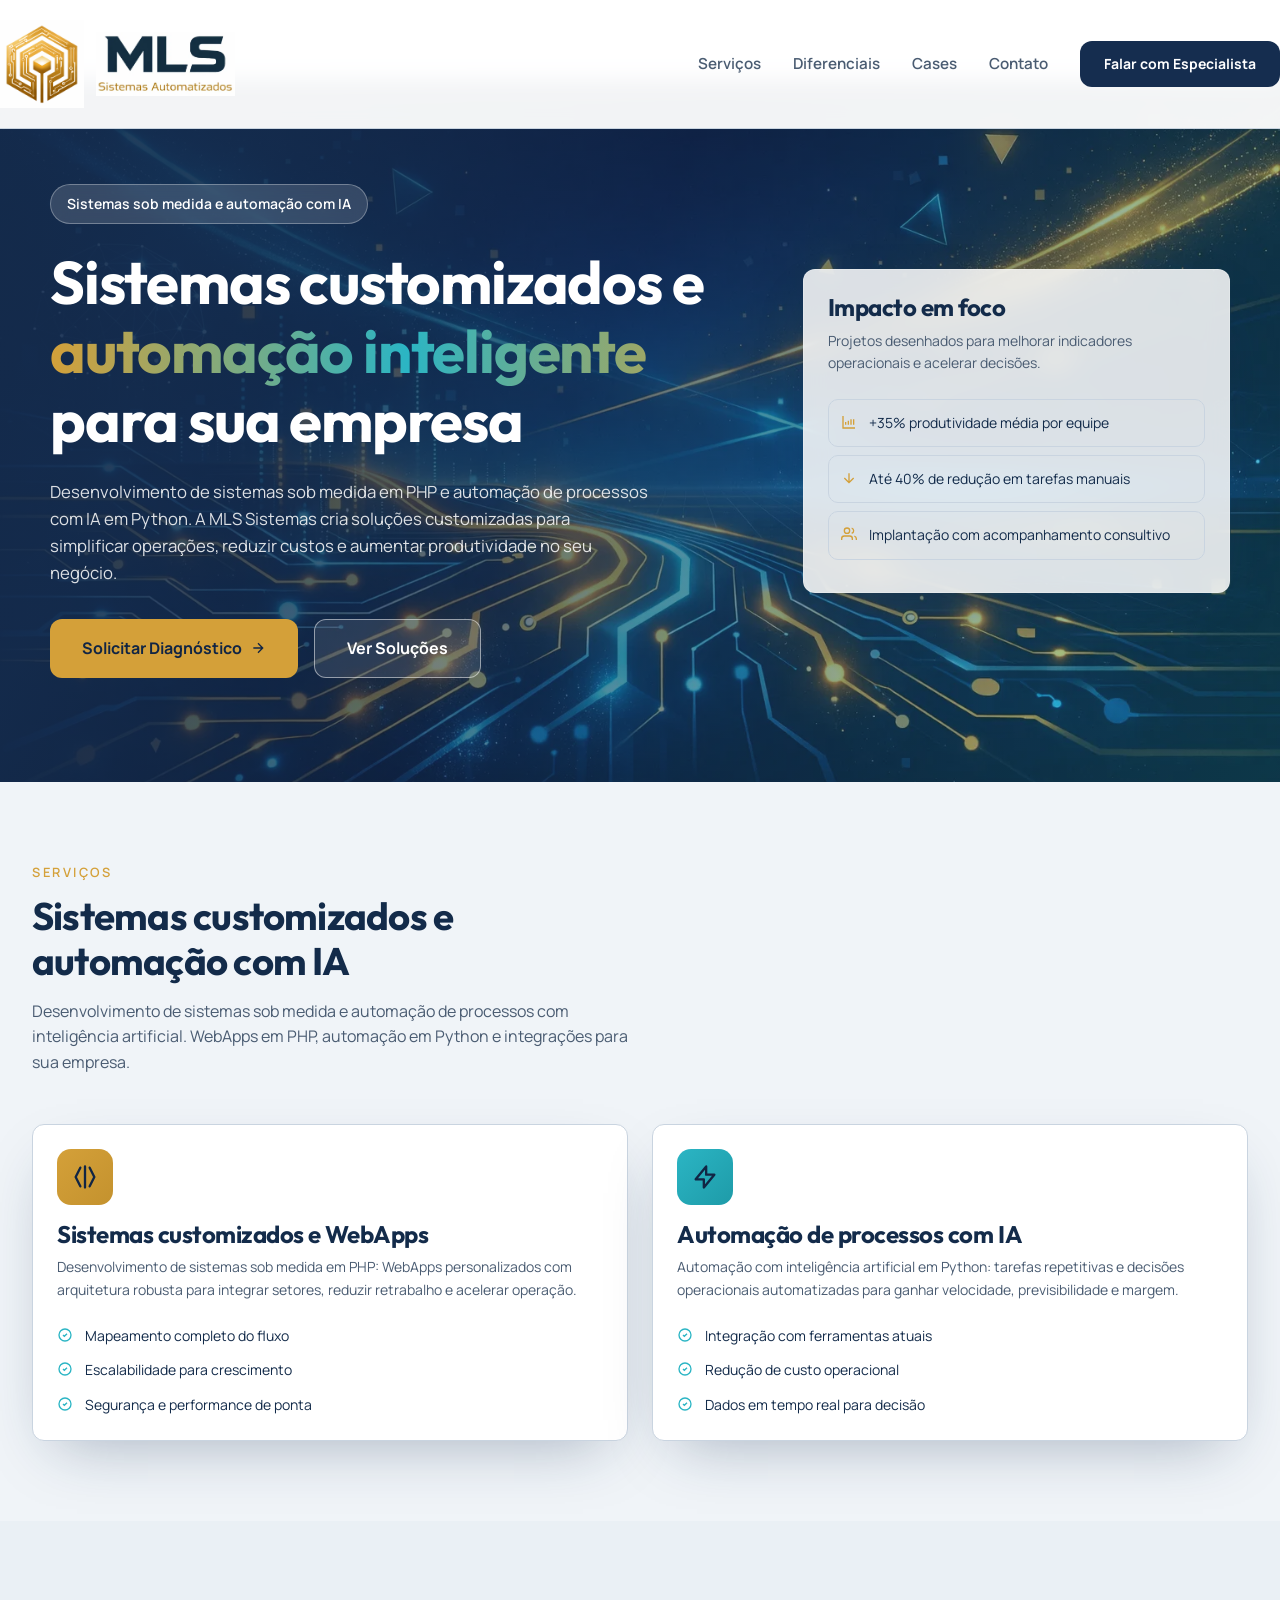
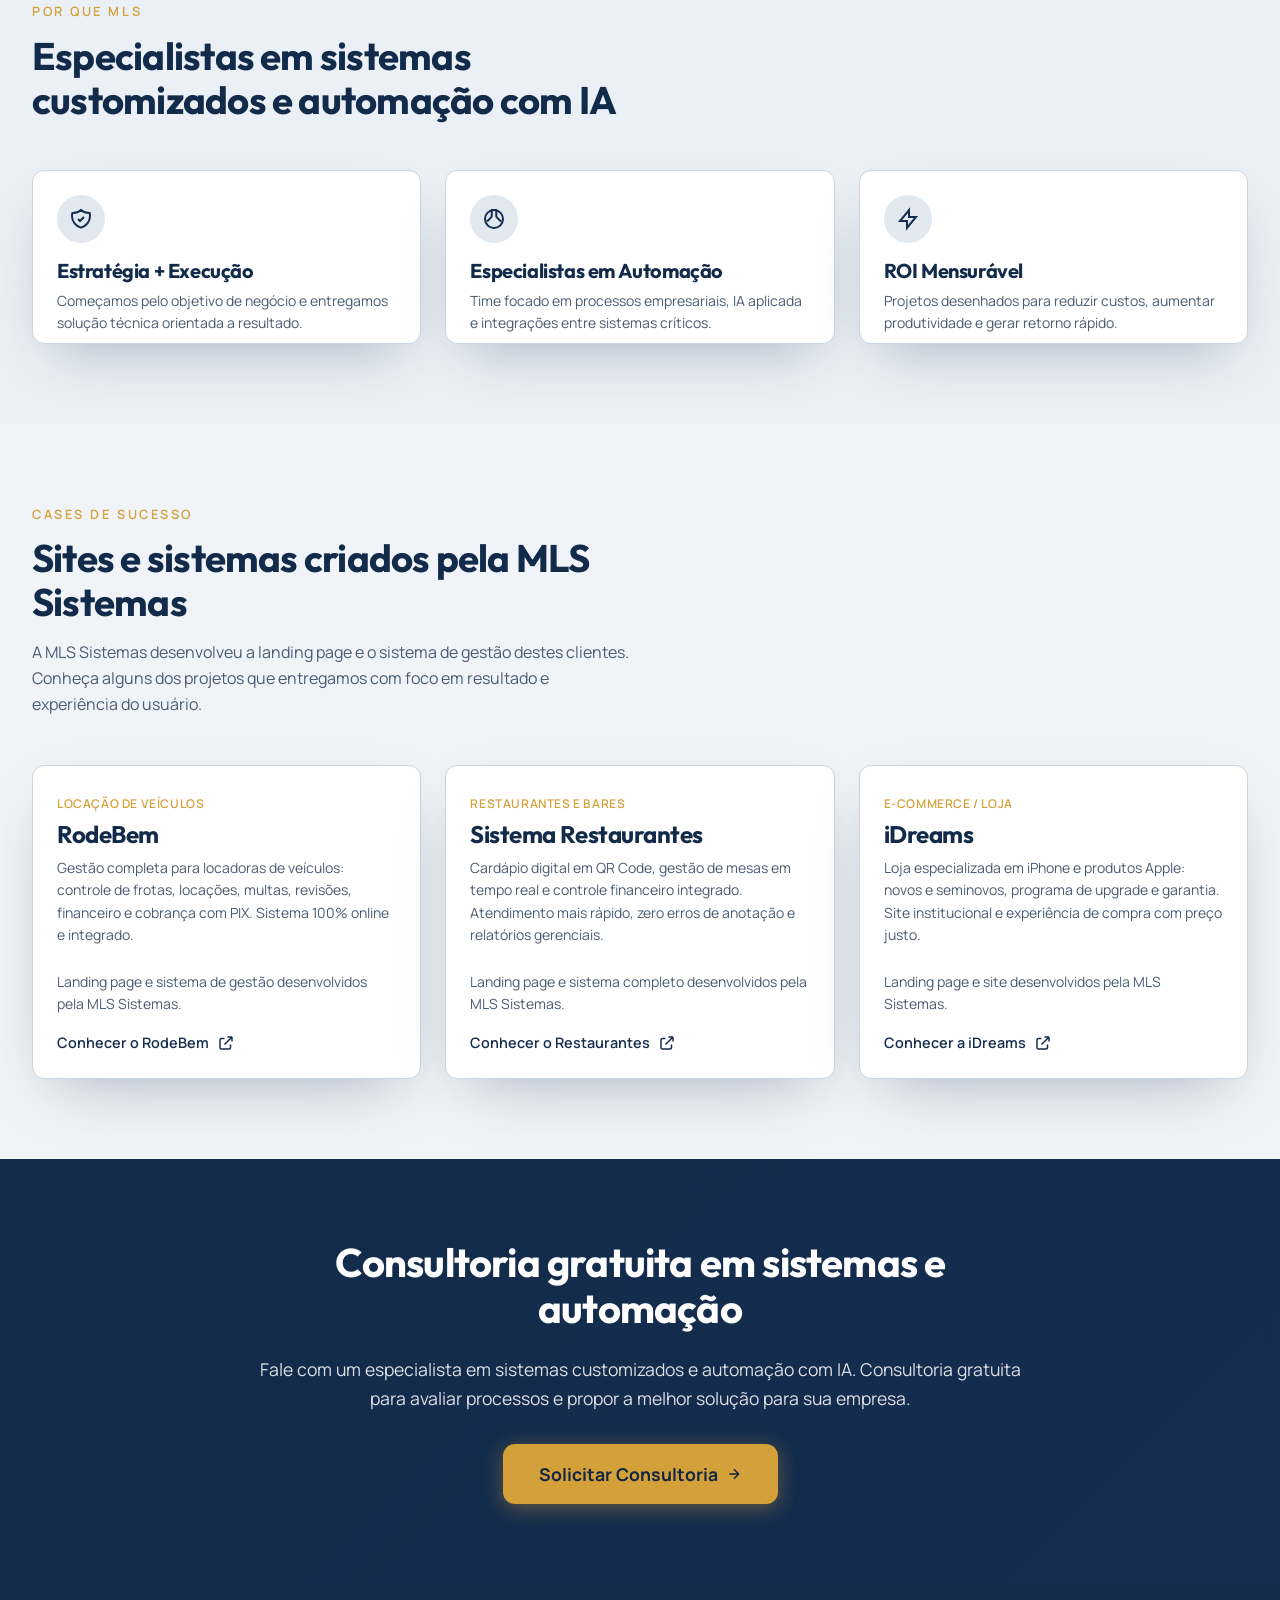
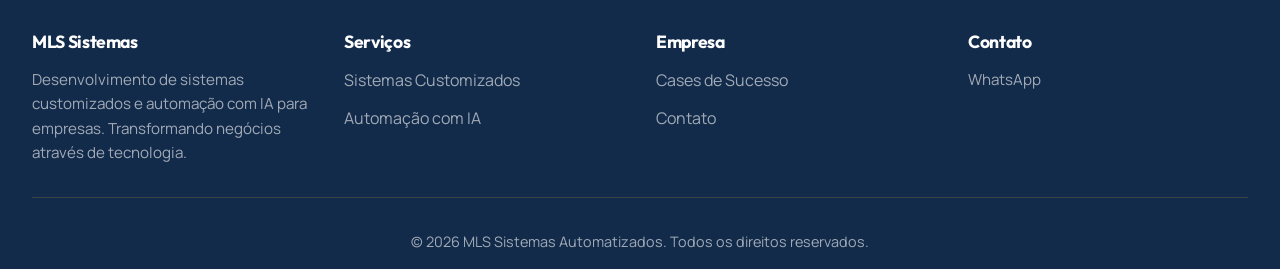
==== index.html @ da565f62 "Adiciona seção Cases de Sucesso com RodeBem, Restaurantes e iDreams Made-with: Cursor" ====
<!DOCTYPE html>
<html lang="pt-BR">
<head>
  <meta charset="UTF-8" />
  <meta name="viewport" content="width=device-width, initial-scale=1.0" />
  <title>Sistemas Customizados e Automação com IA para Empresas | MLS Sistemas</title>
  <meta name="description" content="Sistemas sob medida em PHP e automação com IA em Python. Desenvolvimento de sistemas customizados e automação de processos para sua empresa. Consultoria gratuita." />
  <meta name="keywords" content="sistemas customizados, automação com IA, automação inteligente, desenvolvimento de sistemas, sistemas sob medida, automação de processos, PHP, Python, WebApps, inteligência artificial empresas" />
  <meta name="author" content="MLS Sistemas Automatizados" />
  <meta name="robots" content="index, follow" />
  <!-- Quando publicar, adicione: <link rel="canonical" href="https://SEU-DOMINIO.com/" /> e use URLs absolutas em og:url e og:image -->
  <meta property="og:title" content="Sistemas Customizados e Automação com IA | MLS Sistemas" />
  <meta property="og:description" content="Sistemas sob medida em PHP e automação com IA. Desenvolvimento e automação de processos para empresas. Consultoria gratuita." />
  <meta property="og:type" content="website" />
  <meta property="og:image" content="assets/img/mls-sistemas-logo.png" />
  <meta property="og:locale" content="pt_BR" />
  <meta property="og:site_name" content="MLS Sistemas Automatizados" />
  <meta name="twitter:card" content="summary_large_image" />
  <meta name="twitter:title" content="Sistemas Customizados e Automação com IA | MLS Sistemas" />
  <meta name="twitter:description" content="Sistemas sob medida e automação com IA para empresas. Consultoria gratuita." />
  <link rel="icon" href="favicon.ico" />
  <link rel="preconnect" href="https://fonts.googleapis.com" />
  <link rel="preconnect" href="https://fonts.gstatic.com" crossorigin />
  <link href="https://fonts.googleapis.com/css2?family=Manrope:wght@400;500;600;700;800&family=Outfit:wght@500;600;700;800&display=swap" rel="stylesheet" />
  <style>
    *, *::before, *::after { box-sizing: border-box; margin: 0; padding: 0; }

    :root {
      --bg: #f0f4f8;
      --fg: #132b4a;
      --card: #ffffff;
      --card-fg: #132b4a;
      --primary: #152d4f;
      --primary-fg: #ffffff;
      --secondary: #d4a039;
      --secondary-fg: #112544;
      --muted: #e2e8f0;
      --muted-fg: #4a5c72;
      --accent: #2bb5c4;
      --accent-fg: #112544;
      --border: #c9d4e0;
      --gold: #d4a039;
      --cyan: #2bb5c4;
      --navy: #152d4f;
      --radius: 0.75rem;
      --shadow: 0 24px 60px -24px rgba(21,45,79,0.35);
      --font-display: 'Outfit', system-ui, sans-serif;
      --font-body: 'Manrope', system-ui, sans-serif;
    }

    html { scroll-behavior: smooth; scroll-padding-top: 6rem; }
    body { font-family: var(--font-body); background: var(--bg); color: var(--fg); -webkit-font-smoothing: antialiased; line-height: 1.6; }
    h1,h2,h3,h4,h5,h6 { font-family: var(--font-display); letter-spacing: -0.02em; line-height: 1.15; }
    a { text-decoration: none; color: inherit; }
    img { max-width: 100%; display: block; }

    .container { max-width: 1400px; margin: 0 auto; padding: 0 2rem; }

    /* NAVBAR (igual ao index.html) */
    .navbar { position: fixed; top: 0; width: 100%; background: rgba(255,255,255,0.95); backdrop-filter: blur(10px); z-index: 1000; border-bottom: 1px solid var(--border); }
    .navbar-content { display: flex; align-items: center; justify-content: space-between; padding: 0.75rem 0; }
    .navbar-brand { display: flex; align-items: center; gap: 0.75rem; text-decoration: none; color: inherit; }
    .logo-image { height: 4.5rem; width: auto; object-fit: contain; }
    .logo-texto-image { height: 3rem; width: auto; object-fit: contain; }
    .navbar-menu { display: none; gap: 2rem; }
    .nav-cta { display: none; }
    .menu-toggle { display: flex; flex-direction: column; justify-content: center; gap: 5px; width: 44px; height: 44px; padding: 10px; background: transparent; border: none; cursor: pointer; z-index: 1001; transition: all 0.2s; }
    .menu-toggle .menu-toggle-bar { display: block; width: 22px; height: 2px; background: var(--fg); border-radius: 2px; transition: all 0.2s; }
    .menu-toggle[aria-expanded="true"] .menu-toggle-bar:nth-child(1) { transform: translateY(7px) rotate(45deg); }
    .menu-toggle[aria-expanded="true"] .menu-toggle-bar:nth-child(2) { opacity: 0; }
    .menu-toggle[aria-expanded="true"] .menu-toggle-bar:nth-child(3) { transform: translateY(-7px) rotate(-45deg); }
    .menu-toggle:hover { opacity: 0.8; }
    .nav-link { font-size: 0.95rem; font-weight: 600; color: var(--muted-fg); }
    .nav-link:hover { color: var(--primary); }
    .btn { display: inline-flex; align-items: center; gap: 0.5rem; padding: 0.75rem 1.5rem; border-radius: var(--radius); font-family: var(--font-body); font-weight: 700; font-size: 0.875rem; cursor: pointer; border: none; transition: all 0.2s; }
    .btn-primary { background: var(--primary); color: var(--primary-fg); }
    .btn-primary:hover { opacity: 0.9; }
    .btn-secondary { background: var(--secondary); color: var(--secondary-fg); }
    .btn-secondary:hover { opacity: 0.9; }
    .btn-outline { background: rgba(255,255,255,0.1); color: var(--primary-fg); border: 1px solid rgba(255,255,255,0.5); }
    .btn-outline:hover { background: rgba(255,255,255,0.2); }
    .btn-lg { padding: 1rem 2rem; font-size: 1rem; }
    .btn-full { width: 100%; justify-content: center; }

    @media (min-width: 768px) {
      .menu-toggle { display: none; }
      .navbar-menu { display: flex; align-items: center; }
    }
    @media (max-width: 767px) {
      .navbar-menu { display: flex; position: fixed; top: 0; right: 0; width: min(300px, 85vw); height: 100vh; background: var(--card); flex-direction: column; justify-content: center; align-items: center; gap: 1.5rem; box-shadow: -4px 0 24px rgba(0,0,0,0.12); padding: 5rem 1.5rem 2rem; transform: translateX(100%); transition: transform 0.3s ease; z-index: 1000; }
      .navbar-menu.is-open { transform: translateX(0); }
      .navbar-menu .nav-link { font-size: 1.1rem; padding: 0.5rem 1rem; min-height: 44px; display: inline-flex; align-items: center; border-radius: 0.5rem; }
      .nav-cta { display: inline-flex; margin-top: 0.5rem; }
    }
    .nav-overlay { position: fixed; inset: 0; background: rgba(19,43,74,0.4); z-index: 999; opacity: 0; pointer-events: none; transition: opacity 0.3s ease; }
    .nav-overlay.is-visible { opacity: 1; pointer-events: auto; }
    section[id] { scroll-margin-top: 6rem; }

    /* HERO */
    .hero { position: relative; overflow: hidden; min-height: 78vh; display: flex; align-items: center; margin-top: 5rem; }
    .hero-bg { position: absolute; inset: 0; width: 100%; height: 100%; object-fit: cover; z-index: -2; }
    .hero-overlay { position: absolute; inset: 0; z-index: -1; background: linear-gradient(115deg, rgba(21,45,79,0.92) 18%, rgba(21,45,79,0.65) 45%, rgba(43,181,196,0.28) 100%); }
    .hero-grid { display: grid; grid-template-columns: 1.25fr 0.75fr; gap: 2.5rem; align-items: center; padding: 5rem 0; }
    .hero-content { color: var(--primary-fg); }
    .hero-badge { display: inline-flex; padding: 0.5rem 1rem; border-radius: 999px; border: 1px solid rgba(255,255,255,0.3); background: rgba(255,255,255,0.15); font-size: 0.875rem; font-weight: 600; backdrop-filter: blur(8px); margin-bottom: 1.5rem; }
    .hero-title { font-size: clamp(2.25rem, 5vw, 3.75rem); max-width: 720px; margin-bottom: 1.5rem; }
    .hero-title span { display: block; background: linear-gradient(90deg, var(--gold), var(--cyan), var(--gold)); -webkit-background-clip: text; -webkit-text-fill-color: transparent; background-clip: text; }
    .hero-desc { max-width: 600px; font-size: 1.05rem; color: rgba(255,255,255,0.85); margin-bottom: 2rem; }
    .hero-actions { display: flex; flex-wrap: wrap; gap: 1rem; }

    /* CARD */
    .card { background: var(--card); border: 1px solid var(--border); border-radius: var(--radius); overflow: hidden; box-shadow: var(--shadow); }
    .card-header { padding: 1.5rem 1.5rem 0.5rem; }
    .card-title { font-size: 1.5rem; margin-bottom: 0.5rem; }
    .card-desc { color: var(--muted-fg); font-size: 0.875rem; }
    .card-body { padding: 1rem 1.5rem 1.5rem; }

    .hero-card { background: rgba(255,255,255,0.85); backdrop-filter: blur(12px); border: 1px solid rgba(255,255,255,0.2); }
    .impact-item { display: flex; align-items: flex-start; gap: 0.75rem; padding: 0.75rem; border: 1px solid var(--border); border-radius: calc(var(--radius) - 2px); font-size: 0.875rem; margin-bottom: 0.5rem; }
    .impact-item svg { flex-shrink: 0; color: var(--gold); margin-top: 2px; }

    /* SECTIONS */
    .section { padding: 5rem 0; }
    .section-alt { background: rgba(226,232,240,0.4); }
    .section-label { font-size: 0.8rem; font-weight: 600; text-transform: uppercase; letter-spacing: 0.2em; color: var(--gold); margin-bottom: 0.75rem; }
    .section-title { font-size: clamp(1.75rem, 3vw, 2.5rem); max-width: 600px; margin-bottom: 1rem; }
    .section-desc { color: var(--muted-fg); max-width: 600px; }
    .section-header { margin-bottom: 3rem; }

    /* SERVICES */
    .services-grid { display: grid; grid-template-columns: repeat(2, 1fr); gap: 1.5rem; }
    .service-card .card-title { font-size: 1.5rem; }
    .service-list { list-style: none; display: flex; flex-direction: column; gap: 0.75rem; font-size: 0.875rem; }
    .service-list li { display: flex; align-items: flex-start; gap: 0.75rem; }
    .service-list svg { flex-shrink: 0; color: var(--cyan); margin-top: 2px; }

    /* DIFFERENTIATORS */
    .diff-grid { display: grid; grid-template-columns: repeat(3, 1fr); gap: 1.5rem; }
    .diff-icon { width: 48px; height: 48px; border-radius: 50%; background: var(--muted); display: flex; align-items: center; justify-content: center; margin-bottom: 1rem; color: var(--navy); }

    /* CASES */
    .cases-grid { display: grid; grid-template-columns: repeat(3, 1fr); gap: 1.5rem; }
    .case-card { display: flex; flex-direction: column; height: 100%; }
    .case-card .card-body { flex: 1; display: flex; flex-direction: column; }
    .case-card .case-link { display: inline-flex; align-items: center; gap: 0.5rem; margin-top: auto; font-weight: 600; color: var(--primary); font-size: 0.9rem; }
    .case-card .case-link:hover { color: var(--accent); }
    .case-card .case-link svg { width: 18px; height: 18px; }
    .case-badge { display: inline-block; font-size: 0.75rem; font-weight: 600; text-transform: uppercase; letter-spacing: 0.05em; color: var(--gold); margin-bottom: 0.5rem; }

    @media (max-width: 1024px) {
      .cases-grid { grid-template-columns: 1fr; }
    }

    /* CONTACT */
    .contact-grid { display: grid; grid-template-columns: 1fr 1.1fr; gap: 2rem; }
    .contact-info { display: flex; flex-direction: column; gap: 0.75rem; font-size: 0.875rem; margin-bottom: 1.5rem; }
    .contact-info p { display: flex; align-items: center; gap: 0.5rem; }
    .contact-info svg { color: var(--gold); flex-shrink: 0; }

    .form-grid { display: grid; grid-template-columns: 1fr 1fr; gap: 1rem; }
    .form-group { display: flex; flex-direction: column; gap: 0.375rem; }
    .form-group.full { grid-column: span 2; }
    .form-label { font-size: 0.875rem; font-weight: 500; }
    .form-input, .form-textarea { padding: 0.625rem 0.875rem; border: 1px solid var(--border); border-radius: calc(var(--radius) - 2px); font-family: var(--font-body); font-size: 0.875rem; background: var(--bg); color: var(--fg); outline: none; transition: border-color 0.2s; }
    .form-input:focus, .form-textarea:focus { border-color: var(--primary); }
    .form-textarea { min-height: 80px; resize: vertical; }
    .form-submit { grid-column: span 2; margin-top: 0.5rem; }

    /* CTA Section */
    .cta { background: linear-gradient(135deg, var(--fg) 0%, var(--navy) 100%); color: white; padding: 5rem 0; }
    .cta-content { text-align: center; max-width: 800px; margin: 0 auto; }
    .cta-content h2 { font-size: 2.5rem; margin-bottom: 1.5rem; color: white; }
    .cta-content p { font-size: 1.1rem; margin-bottom: 2rem; color: rgba(255,255,255,0.85); }
    .cta-buttons { display: flex; flex-wrap: wrap; gap: 1rem; justify-content: center; }
    .cta-buttons .btn {
      background: var(--secondary);
      color: var(--secondary-fg);
      padding: 1rem 2.25rem;
      font-size: 1.1rem;
      font-weight: 700;
      box-shadow: 0 4px 20px rgba(212, 160, 57, 0.4);
      border: none;
      transition: background 0.2s, box-shadow 0.2s, transform 0.2s;
    }
    .cta-buttons .btn:hover {
      background: #e0a82e;
      box-shadow: 0 6px 28px rgba(212, 160, 57, 0.5);
      transform: translateY(-2px);
    }
    @media (max-width: 768px) {
      .cta-content h2 { font-size: 2rem; }
      .cta-buttons .btn { width: 100%; justify-content: center; }
    }
    /* Footer */
    .footer { background: var(--fg); color: white; padding: 3rem 0 1rem; }
    .footer-grid { display: grid; grid-template-columns: repeat(auto-fit, minmax(200px, 1fr)); gap: 2rem; margin-bottom: 2rem; }
    .footer-column h4 { font-size: 1.1rem; margin-bottom: 1rem; color: white; }
    .footer-column p { color: rgba(255,255,255,0.6); font-size: 0.95rem; line-height: 1.6; }
    .footer-column ul { list-style: none; }
    .footer-column ul li { margin-bottom: 0.75rem; }
    .footer-column a { color: rgba(255,255,255,0.6); }
    .footer-column a:hover { color: var(--secondary); }
    .footer-bottom { border-top: 1px solid rgba(212,175,55,0.2); padding-top: 2rem; text-align: center; color: rgba(255,255,255,0.6); font-size: 0.9rem; }

    /* SVG inline icons */
    .icon { width: 16px; height: 16px; display: inline-block; vertical-align: middle; flex-shrink: 0; }
    .icon-lg { width: 24px; height: 24px; }
    .icon-xl { width: 48px; height: 48px; }

    /* Ícone destaque nos cards de serviço */
    .service-icon-wrap { width: 56px; height: 56px; border-radius: 14px; display: flex; align-items: center; justify-content: center; margin-bottom: 1rem; }
    .service-card:nth-child(1) .service-icon-wrap { background: linear-gradient(135deg, var(--secondary) 0%, #c4922e 100%); color: var(--secondary-fg); }
    .service-card:nth-child(2) .service-icon-wrap { background: linear-gradient(135deg, var(--accent) 0%, #1e9ba8 100%); color: var(--accent-fg); }
    .service-icon-wrap .icon-xl { width: 28px; height: 28px; }

    /* Animações – movimento visível em todo o site */
    @keyframes iconFloat {
      0%, 100% { transform: translateY(0); }
      50% { transform: translateY(-12px); }
    }
    @keyframes iconPulse {
      0%, 100% { opacity: 1; transform: scale(1); }
      50% { opacity: 0.9; transform: scale(1.18); }
    }
    @keyframes badgeGlow {
      0%, 100% { box-shadow: 0 0 0 0 rgba(255,255,255,0.2); }
      50% { box-shadow: 0 0 20px 4px rgba(255,255,255,0.25); }
    }
    @keyframes cardFloat {
      0%, 100% { transform: translateY(0); }
      50% { transform: translateY(-8px); }
    }
    @keyframes ctaButtonPulse {
      0%, 100% { box-shadow: 0 4px 20px rgba(212, 160, 57, 0.4); }
      50% { box-shadow: 0 6px 28px rgba(212, 160, 57, 0.55); }
    }
    /* Hero: badge e card com movimento */
    .hero-badge { animation: badgeGlow 3s ease-in-out infinite; }
    .hero-card { animation: cardFloat 5s ease-in-out infinite; }
    /* Ícones dos diferenciais – flutuação bem visível */
    .diff-icon { animation: iconFloat 2.8s ease-in-out infinite; }
    .diff-icon:hover { animation: iconPulse 0.8s ease-in-out 3; }
    /* Ícones dos serviços – flutuação */
    .service-icon-wrap { animation: iconFloat 3.2s ease-in-out infinite; }
    .service-card:nth-child(2) .service-icon-wrap { animation-delay: 0.6s; }
    .service-card:hover .service-icon-wrap { animation: iconPulse 1s ease-in-out 2; }
    /* Itens de impacto no hero – pulso em sequência */
    .impact-item svg { animation: iconPulse 2.2s ease-in-out infinite; }
    .impact-item:nth-child(1) svg { animation-delay: 0s; }
    .impact-item:nth-child(2) svg { animation-delay: 0.35s; }
    .impact-item:nth-child(3) svg { animation-delay: 0.7s; }
    /* Cards de serviço, diferenciais e cases – levantam no hover */
    .service-card, .diff-grid .card, .case-card { transition: transform 0.35s ease, box-shadow 0.35s ease; }
    .service-card:hover, .diff-grid .card:hover, .case-card:hover { transform: translateY(-10px); box-shadow: 0 20px 40px -15px rgba(21,45,79,0.25); }
    /* Lista de serviços – ícone cresce no hover */
    .service-list svg { transition: transform 0.3s ease; }
    .service-list li:hover svg { transform: scale(1.25); }
    /* Botão CTA – seta se move e botão pulsa levemente */
    .cta-buttons .btn { animation: ctaButtonPulse 2.5s ease-in-out infinite; }
    .icon-arrow-cta { transition: transform 0.3s ease; }
    .cta-buttons .btn:hover .icon-arrow-cta { transform: translateX(6px); }
    .cta-buttons .btn:hover { animation: none; }
    /* Botões do hero – leve movimento no hover */
    .hero-actions .btn { transition: transform 0.25s ease; }
    .hero-actions .btn:hover { transform: translateY(-3px); }
    @media (prefers-reduced-motion: reduce) {
      .hero-badge, .hero-card, .diff-icon, .service-icon-wrap, .impact-item svg, .cta-buttons .btn { animation: none; }
      .service-card:hover .service-icon-wrap { animation: none; }
    }

    /* RESPONSIVE */
    @media (min-width: 640px) {
      .logo-image { height: 5rem; }
      .logo-texto-image { height: 3.5rem; }
    }
    @media (min-width: 1024px) {
      .navbar-content { padding: 1.25rem 0; }
      .logo-image { height: 5.5rem; }
      .logo-texto-image { height: 4rem; }
    }
    @media (max-width: 1024px) {
      .hero-grid { grid-template-columns: 1fr; }
      .hero-card-wrap { display: none; }
      .services-grid { grid-template-columns: 1fr; }
      .diff-grid { grid-template-columns: 1fr 1fr; }
      .contact-grid { grid-template-columns: 1fr; }
    }
    @media (max-width: 768px) {
      .diff-grid { grid-template-columns: 1fr; }
      .form-grid { grid-template-columns: 1fr; }
      .form-group.full, .form-submit { grid-column: span 1; }
      .footer-inner { flex-direction: column; gap: 1rem; text-align: center; }
      .container { padding: 0 1.25rem; }
    }
  </style>
  <script type="application/ld+json">
  {
    "@context": "https://schema.org",
    "@type": "Organization",
    "name": "MLS Sistemas Automatizados",
    "url": "https://mlssistemas.com.br",
    "logo": "https://mlssistemas.com.br/assets/img/mls-sistemas-logo.png",
    "description": "Desenvolvimento de sistemas customizados e automação com inteligência artificial para empresas.",
    "contactPoint": {
      "@type": "ContactPoint",
      "telephone": "+55-11-99362-1054",
      "contactType": "customer service",
      "areaServed": "BR",
      "availableLanguage": "Portuguese",
      "contactOption": "WhatsApp"
    },
    "sameAs": []
  }
  </script>
  <script type="application/ld+json">
  {
    "@context": "https://schema.org",
    "@type": "ProfessionalService",
    "name": "MLS Sistemas Automatizados",
    "description": "Sistemas customizados em PHP e automação com IA em Python para empresas. Desenvolvimento de WebApps sob medida e automação de processos.",
    "url": "https://mlssistemas.com.br",
    "serviceType": ["Sistemas Customizados", "Automação com IA", "Desenvolvimento de Software"],
    "areaServed": { "@type": "Country", "name": "Brasil" }
  }
  </script>
</head>
<body>

  <!-- NAVBAR (igual ao index.html) -->
  <nav class="navbar" aria-label="Navegação principal">
    <div class="container navbar-content">
      <a href="#inicio" class="navbar-brand" aria-label="MLS Sistemas - Página inicial">
        <img src="assets/img/mls-sistemas-logo.png" alt="Logo MLS Sistemas - Sistemas customizados e automação com IA" class="logo-image" />
        <img src="assets/img/mls-sistemas-texto.png" alt="MLS Sistemas Automatizados" class="logo-texto-image" />
      </a>
      <button type="button" class="menu-toggle" aria-label="Abrir menu" aria-expanded="false" aria-controls="navbar-menu">
        <span class="menu-toggle-bar"></span>
        <span class="menu-toggle-bar"></span>
        <span class="menu-toggle-bar"></span>
      </button>
      <div id="navbar-menu" class="navbar-menu" role="navigation" aria-label="Menu de navegação">
        <a href="#servicos" class="nav-link">Serviços</a>
        <a href="#diferenciais" class="nav-link">Diferenciais</a>
        <a href="#cases" class="nav-link">Cases</a>
        <a href="#contato" class="nav-link">Contato</a>
        <a href="https://wa.me/5511993621054?text=Quero%20falar%20com%20um%20especialista%20da%20MLS%20Sistemas" target="_blank" rel="noopener noreferrer" class="btn btn-primary btn-sm nav-cta">Falar com Especialista</a>
      </div>
    </div>
  </nav>

  <main id="main-content" role="main">
    <!-- HERO -->
    <section id="inicio" class="hero">
      <img src="assets/img/mls-hero-bg.webp" alt="Sistemas customizados e automação com inteligência artificial para empresas" class="hero-bg" loading="eager" />
      <div class="hero-overlay" aria-hidden="true"></div>
      <div class="container hero-grid">
        <div class="hero-content">
          <p class="hero-badge">Sistemas sob medida e automação com IA</p>
          <h1 class="hero-title">
            Sistemas customizados e
            <span>automação inteligente</span> para sua empresa
          </h1>
          <p class="hero-desc">
            Desenvolvimento de sistemas sob medida em PHP e automação de processos com IA em Python. A MLS Sistemas cria soluções customizadas para simplificar operações, reduzir custos e aumentar produtividade no seu negócio.
          </p>
          <div class="hero-actions">
            <a href="https://wa.me/5511993621054?text=Quero%20falar%20com%20um%20especialista%20da%20MLS%20Sistemas" target="_blank" rel="noreferrer" class="btn btn-secondary btn-lg">
              Solicitar Diagnóstico
              <svg class="icon" fill="none" stroke="currentColor" stroke-width="2" viewBox="0 0 24 24"><path d="M5 12h14M12 5l7 7-7 7"/></svg>
            </a>
            <a href="#servicos" class="btn btn-outline btn-lg">Ver Soluções</a>
          </div>
        </div>
        <div class="hero-card-wrap">
          <div class="card hero-card">
            <div class="card-header">
              <h2 class="card-title">Impacto em foco</h2>
              <p class="card-desc">Projetos desenhados para melhorar indicadores operacionais e acelerar decisões.</p>
            </div>
            <div class="card-body">
              <div class="impact-item">
                <svg class="icon" fill="none" stroke="currentColor" stroke-width="2" viewBox="0 0 24 24" aria-hidden="true"><path d="M3 3v18h18M7 16v-4M11 16v-6M15 16v-8M19 16V8"/></svg>
                <span>+35% produtividade média por equipe</span>
              </div>
              <div class="impact-item">
                <svg class="icon" fill="none" stroke="currentColor" stroke-width="2" viewBox="0 0 24 24" aria-hidden="true"><path d="M12 5v14M19 12l-7 7-7-7"/></svg>
                <span>Até 40% de redução em tarefas manuais</span>
              </div>
              <div class="impact-item">
                <svg class="icon" fill="none" stroke="currentColor" stroke-width="2" viewBox="0 0 24 24" aria-hidden="true"><path d="M17 21v-2a4 4 0 00-4-4H5a4 4 0 00-4 4v2M9 11a4 4 0 100-8 4 4 0 000 8zM23 21v-2a4 4 0 00-3-3.87M16 3.13a4 4 0 010 7.75"/></svg>
                <span>Implantação com acompanhamento consultivo</span>
              </div>
            </div>
          </div>
        </div>
      </div>
    </section>

    <!-- SERVIÇOS -->
    <section id="servicos" class="section">
      <div class="container">
        <div class="section-header">
          <p class="section-label">Serviços</p>
          <h2 class="section-title">Sistemas customizados e automação com IA</h2>
          <p class="section-desc">Desenvolvimento de sistemas sob medida e automação de processos com inteligência artificial. WebApps em PHP, automação em Python e integrações para sua empresa.</p>
        </div>
        <div class="services-grid">
          <!-- Service 1 -->
          <div class="card service-card">
            <div class="card-header">
              <div class="service-icon-wrap" aria-hidden="true">
                <svg class="icon-xl" fill="none" stroke="currentColor" stroke-width="2" stroke-linecap="round" stroke-linejoin="round" viewBox="0 0 24 24"><path d="M8 4l-4 8 4 8M16 4l4 8-4 8M12 3v18"/></svg>
              </div>
              <h3 class="card-title">Sistemas customizados e WebApps</h3>
              <p class="card-desc">Desenvolvimento de sistemas sob medida em PHP: WebApps personalizados com arquitetura robusta para integrar setores, reduzir retrabalho e acelerar operação.</p>
            </div>
            <div class="card-body">
              <ul class="service-list">
                <li>
                  <svg class="icon" fill="none" stroke="currentColor" stroke-width="2" viewBox="0 0 24 24"><path d="M9 12l2 2 4-4m6 2a9 9 0 11-18 0 9 9 0 0118 0z"/></svg>
                  <span>Mapeamento completo do fluxo</span>
                </li>
                <li>
                  <svg class="icon" fill="none" stroke="currentColor" stroke-width="2" viewBox="0 0 24 24"><path d="M9 12l2 2 4-4m6 2a9 9 0 11-18 0 9 9 0 0118 0z"/></svg>
                  <span>Escalabilidade para crescimento</span>
                </li>
                <li>
                  <svg class="icon" fill="none" stroke="currentColor" stroke-width="2" viewBox="0 0 24 24"><path d="M9 12l2 2 4-4m6 2a9 9 0 11-18 0 9 9 0 0118 0z"/></svg>
                  <span>Segurança e performance de ponta</span>
                </li>
              </ul>
            </div>
          </div>
          <!-- Service 2 -->
          <div class="card service-card">
            <div class="card-header">
              <div class="service-icon-wrap" aria-hidden="true">
                <svg class="icon-xl" fill="none" stroke="currentColor" stroke-width="2" stroke-linecap="round" stroke-linejoin="round" viewBox="0 0 24 24"><path d="M13 10V3L4 14h7v7l9-11h-7z"/></svg>
              </div>
              <h3 class="card-title">Automação de processos com IA</h3>
              <p class="card-desc">Automação com inteligência artificial em Python: tarefas repetitivas e decisões operacionais automatizadas para ganhar velocidade, previsibilidade e margem.</p>
            </div>
            <div class="card-body">
              <ul class="service-list">
                <li>
                  <svg class="icon" fill="none" stroke="currentColor" stroke-width="2" viewBox="0 0 24 24"><path d="M9 12l2 2 4-4m6 2a9 9 0 11-18 0 9 9 0 0118 0z"/></svg>
                  <span>Integração com ferramentas atuais</span>
                </li>
                <li>
                  <svg class="icon" fill="none" stroke="currentColor" stroke-width="2" viewBox="0 0 24 24"><path d="M9 12l2 2 4-4m6 2a9 9 0 11-18 0 9 9 0 0118 0z"/></svg>
                  <span>Redução de custo operacional</span>
                </li>
                <li>
                  <svg class="icon" fill="none" stroke="currentColor" stroke-width="2" viewBox="0 0 24 24"><path d="M9 12l2 2 4-4m6 2a9 9 0 11-18 0 9 9 0 0118 0z"/></svg>
                  <span>Dados em tempo real para decisão</span>
                </li>
              </ul>
            </div>
          </div>
        </div>
      </div>
    </section>

    <!-- DIFERENCIAIS -->
    <section id="diferenciais" class="section section-alt">
      <div class="container">
        <div class="section-header">
          <p class="section-label">Por que MLS</p>
          <h2 class="section-title">Especialistas em sistemas customizados e automação com IA</h2>
        </div>
        <div class="diff-grid">
          <div class="card">
            <div class="card-header">
              <div class="diff-icon">
                <svg class="icon-lg" fill="none" stroke="currentColor" stroke-width="2" viewBox="0 0 24 24"><path d="M9 12l2 2 4-4m5.618-4.016A11.955 11.955 0 0112 2.944a11.955 11.955 0 01-8.618 3.04A12.02 12.02 0 003 9c0 5.591 3.824 10.29 9 11.622 5.176-1.332 9-6.03 9-11.622 0-1.042-.133-2.052-.382-3.016z"/></svg>
              </div>
              <h3 class="card-title" style="font-size:1.25rem;">Estratégia + Execução</h3>
              <p class="card-desc">Começamos pelo objetivo de negócio e entregamos solução técnica orientada a resultado.</p>
            </div>
          </div>
          <div class="card">
            <div class="card-header">
              <div class="diff-icon">
                <svg class="icon-lg" fill="none" stroke="currentColor" stroke-width="2" viewBox="0 0 24 24"><path d="M9.75 3.104v5.714a2.25 2.25 0 01-.659 1.591L5 14.5M9.75 3.104c-.251.023-.501.05-.75.082m.75-.082a24.301 24.301 0 014.5 0m0 0v5.714a2.25 2.25 0 00.659 1.591L19 14.5m-4.75-11.396c.251.023.501.05.75.082M12 21a9 9 0 100-18 9 9 0 000 18z"/></svg>
              </div>
              <h3 class="card-title" style="font-size:1.25rem;">Especialistas em Automação</h3>
              <p class="card-desc">Time focado em processos empresariais, IA aplicada e integrações entre sistemas críticos.</p>
            </div>
          </div>
          <div class="card">
            <div class="card-header">
              <div class="diff-icon">
                <svg class="icon-lg" fill="none" stroke="currentColor" stroke-width="2" viewBox="0 0 24 24"><path d="M13 10V3L4 14h7v7l9-11h-7z"/></svg>
              </div>
              <h3 class="card-title" style="font-size:1.25rem;">ROI Mensurável</h3>
              <p class="card-desc">Projetos desenhados para reduzir custos, aumentar produtividade e gerar retorno rápido.</p>
            </div>
          </div>
        </div>
      </div>
    </section>

    <!-- CASES DE SUCESSO -->
    <section id="cases" class="section">
      <div class="container">
        <div class="section-header">
          <p class="section-label">Cases de Sucesso</p>
          <h2 class="section-title">Sites e sistemas criados pela MLS Sistemas</h2>
          <p class="section-desc">A MLS Sistemas desenvolveu a landing page e o sistema de gestão destes clientes. Conheça alguns dos projetos que entregamos com foco em resultado e experiência do usuário.</p>
        </div>
        <div class="cases-grid">
          <article class="card case-card">
            <div class="card-header">
              <span class="case-badge">Locação de veículos</span>
              <h3 class="card-title">RodeBem</h3>
              <p class="card-desc">Gestão completa para locadoras de veículos: controle de frotas, locações, multas, revisões, financeiro e cobrança com PIX. Sistema 100% online e integrado.</p>
            </div>
            <div class="card-body">
              <p class="card-desc" style="margin-bottom:1rem;">Landing page e sistema de gestão desenvolvidos pela MLS Sistemas.</p>
              <a href="https://rodebem.app.br/landing" target="_blank" rel="noopener noreferrer" class="case-link">Conhecer o RodeBem <svg fill="none" stroke="currentColor" stroke-width="2" viewBox="0 0 24 24"><path d="M10 6H6a2 2 0 00-2 2v10a2 2 0 002 2h10a2 2 0 002-2v-4M14 4h6m0 0v6m0-6L10 14"/></svg></a>
            </div>
          </article>
          <article class="card case-card">
            <div class="card-header">
              <span class="case-badge">Restaurantes e bares</span>
              <h3 class="card-title">Sistema Restaurantes</h3>
              <p class="card-desc">Cardápio digital em QR Code, gestão de mesas em tempo real e controle financeiro integrado. Atendimento mais rápido, zero erros de anotação e relatórios gerenciais.</p>
            </div>
            <div class="card-body">
              <p class="card-desc" style="margin-bottom:1rem;">Landing page e sistema completo desenvolvidos pela MLS Sistemas.</p>
              <a href="https://restaurantes.app.br/saiba-mais" target="_blank" rel="noopener noreferrer" class="case-link">Conhecer o Restaurantes <svg fill="none" stroke="currentColor" stroke-width="2" viewBox="0 0 24 24"><path d="M10 6H6a2 2 0 00-2 2v10a2 2 0 002 2h10a2 2 0 002-2v-4M14 4h6m0 0v6m0-6L10 14"/></svg></a>
            </div>
          </article>
          <article class="card case-card">
            <div class="card-header">
              <span class="case-badge">E-commerce / Loja</span>
              <h3 class="card-title">iDreams</h3>
              <p class="card-desc">Loja especializada em iPhone e produtos Apple: novos e seminovos, programa de upgrade e garantia. Site institucional e experiência de compra com preço justo.</p>
            </div>
            <div class="card-body">
              <p class="card-desc" style="margin-bottom:1rem;">Landing page e site desenvolvidos pela MLS Sistemas.</p>
              <a href="https://idreams.app.br/" target="_blank" rel="noopener noreferrer" class="case-link">Conhecer a iDreams <svg fill="none" stroke="currentColor" stroke-width="2" viewBox="0 0 24 24"><path d="M10 6H6a2 2 0 00-2 2v10a2 2 0 002 2h10a2 2 0 002-2v-4M14 4h6m0 0v6m0-6L10 14"/></svg></a>
            </div>
          </article>
        </div>
      </div>
    </section>

    <!-- CTA Section -->
    <section id="contato" class="cta">
      <div class="container">
        <div class="cta-content">
          <h2>Consultoria gratuita em sistemas e automação</h2>
          <p>Fale com um especialista em sistemas customizados e automação com IA. Consultoria gratuita para avaliar processos e propor a melhor solução para sua empresa.</p>
          <div class="cta-buttons">
            <a href="https://wa.me/5511993621054?text=Quero%20falar%20com%20um%20especialista%20da%20MLS%20Sistemas" target="_blank" rel="noopener noreferrer" class="btn btn-lg">
              Solicitar Consultoria
              <svg class="icon icon-arrow-cta" fill="none" stroke="currentColor" stroke-width="2" viewBox="0 0 24 24"><path d="M5 12h14M12 5l7 7-7 7"/></svg>
            </a>
          </div>
        </div>
      </div>
    </section>
  </main>

  <!-- Footer -->
  <footer class="footer">
    <div class="container">
      <div class="footer-grid">
        <div class="footer-column">
          <h4>MLS Sistemas</h4>
          <p>Desenvolvimento de sistemas customizados e automação com IA para empresas. Transformando negócios através de tecnologia.</p>
        </div>
        <div class="footer-column">
          <h4>Serviços</h4>
          <ul>
            <li><a href="#servicos">Sistemas Customizados</a></li>
            <li><a href="#servicos">Automação com IA</a></li>
          </ul>
        </div>
        <div class="footer-column">
          <h4>Empresa</h4>
          <ul>
            <li><a href="#cases">Cases de Sucesso</a></li>
            <li><a href="#contato">Contato</a></li>
          </ul>
        </div>
        <div class="footer-column">
          <h4>Contato</h4>
          <p><a href="https://wa.me/5511993621054?text=Quero%20falar%20com%20um%20especialista%20da%20MLS%20Sistemas" target="_blank" rel="noopener noreferrer">WhatsApp</a></p>
        </div>
      </div>
      <div class="footer-bottom">
        <p>&copy; <script>document.write(new Date().getFullYear())</script> MLS Sistemas Automatizados. Todos os direitos reservados.</p>
      </div>
    </div>
  </footer>

  <script>
    // Menu mobile (igual ao index.html)
    (function() {
      var menuToggle = document.querySelector('.menu-toggle');
      var navbarMenu = document.getElementById('navbar-menu');
      if (menuToggle && navbarMenu) {
        var overlay = null;
        function openMenu() {
          navbarMenu.classList.add('is-open');
          menuToggle.setAttribute('aria-expanded', 'true');
          document.body.style.overflow = 'hidden';
          if (!overlay) {
            overlay = document.createElement('div');
            overlay.setAttribute('aria-hidden', 'true');
            overlay.className = 'nav-overlay';
            overlay.addEventListener('click', closeMenu);
            document.body.appendChild(overlay);
          }
          overlay.classList.add('is-visible');
        }
        function closeMenu() {
          navbarMenu.classList.remove('is-open');
          menuToggle.setAttribute('aria-expanded', 'false');
          document.body.style.overflow = '';
          if (overlay) overlay.classList.remove('is-visible');
        }
        menuToggle.addEventListener('click', function() {
          if (navbarMenu.classList.contains('is-open')) closeMenu();
          else openMenu();
        });
        document.addEventListener('keydown', function(e) {
          if (e.key === 'Escape' && navbarMenu.classList.contains('is-open')) closeMenu();
        });
      }
      // Smooth scroll com offset para navbar fixa + fechar menu ao clicar em link
      var NAVBAR_OFFSET = 90;
      document.querySelectorAll('a[href^="#"]').forEach(function(anchor) {
        anchor.addEventListener('click', function(e) {
          var href = this.getAttribute('href');
          if (href === '#') return;
          e.preventDefault();
          var target = document.querySelector(href);
          if (target) {
            var top = target.getBoundingClientRect().top + window.pageYOffset - NAVBAR_OFFSET;
            window.scrollTo({ top: top, behavior: 'smooth' });
            if (navbarMenu.classList.contains('is-open')) closeMenu();
          }
        });
      });
      // Sombra na navbar ao rolar
      var navbar = document.querySelector('.navbar');
      if (navbar) {
        window.addEventListener('scroll', function() {
          navbar.style.boxShadow = window.pageYOffset > 100 ? '0 2px 16px rgba(0,0,0,0.1)' : 'none';
        });
      }
    })();
  </script>
</body>
</html>
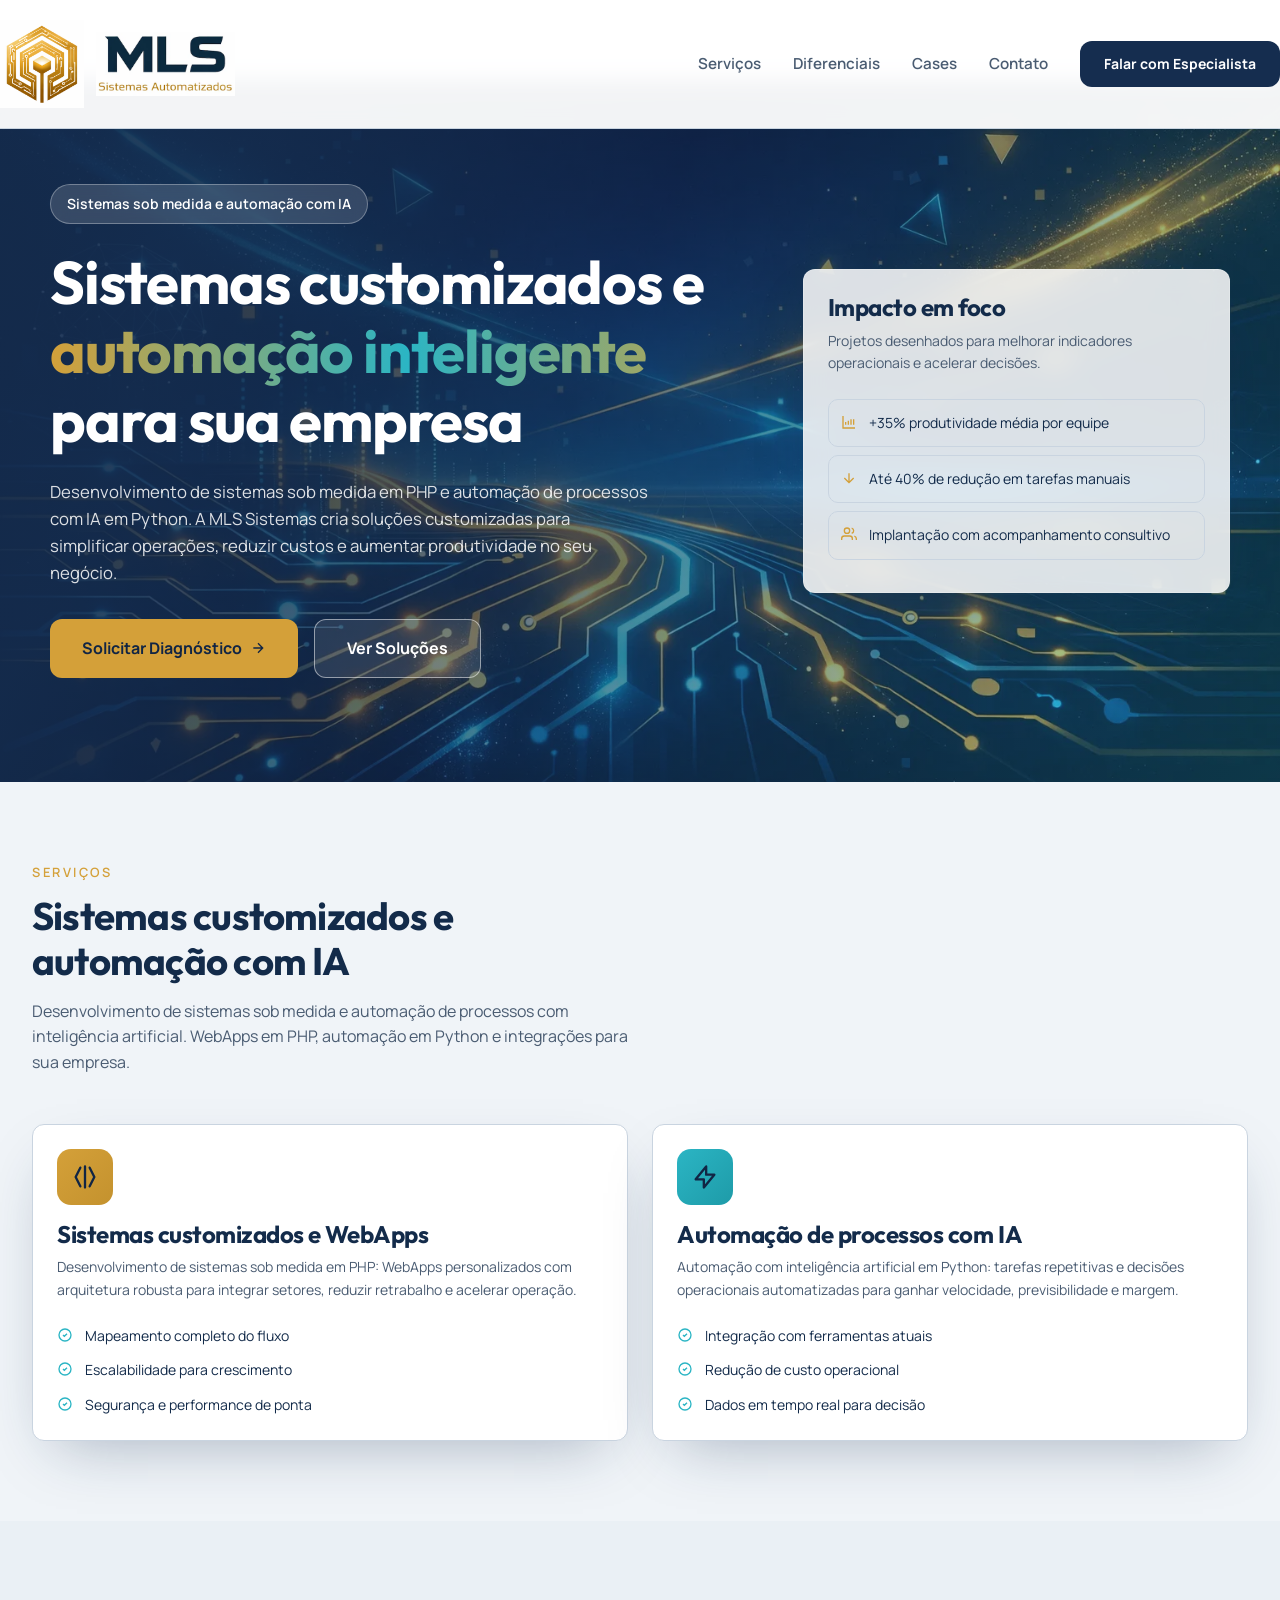
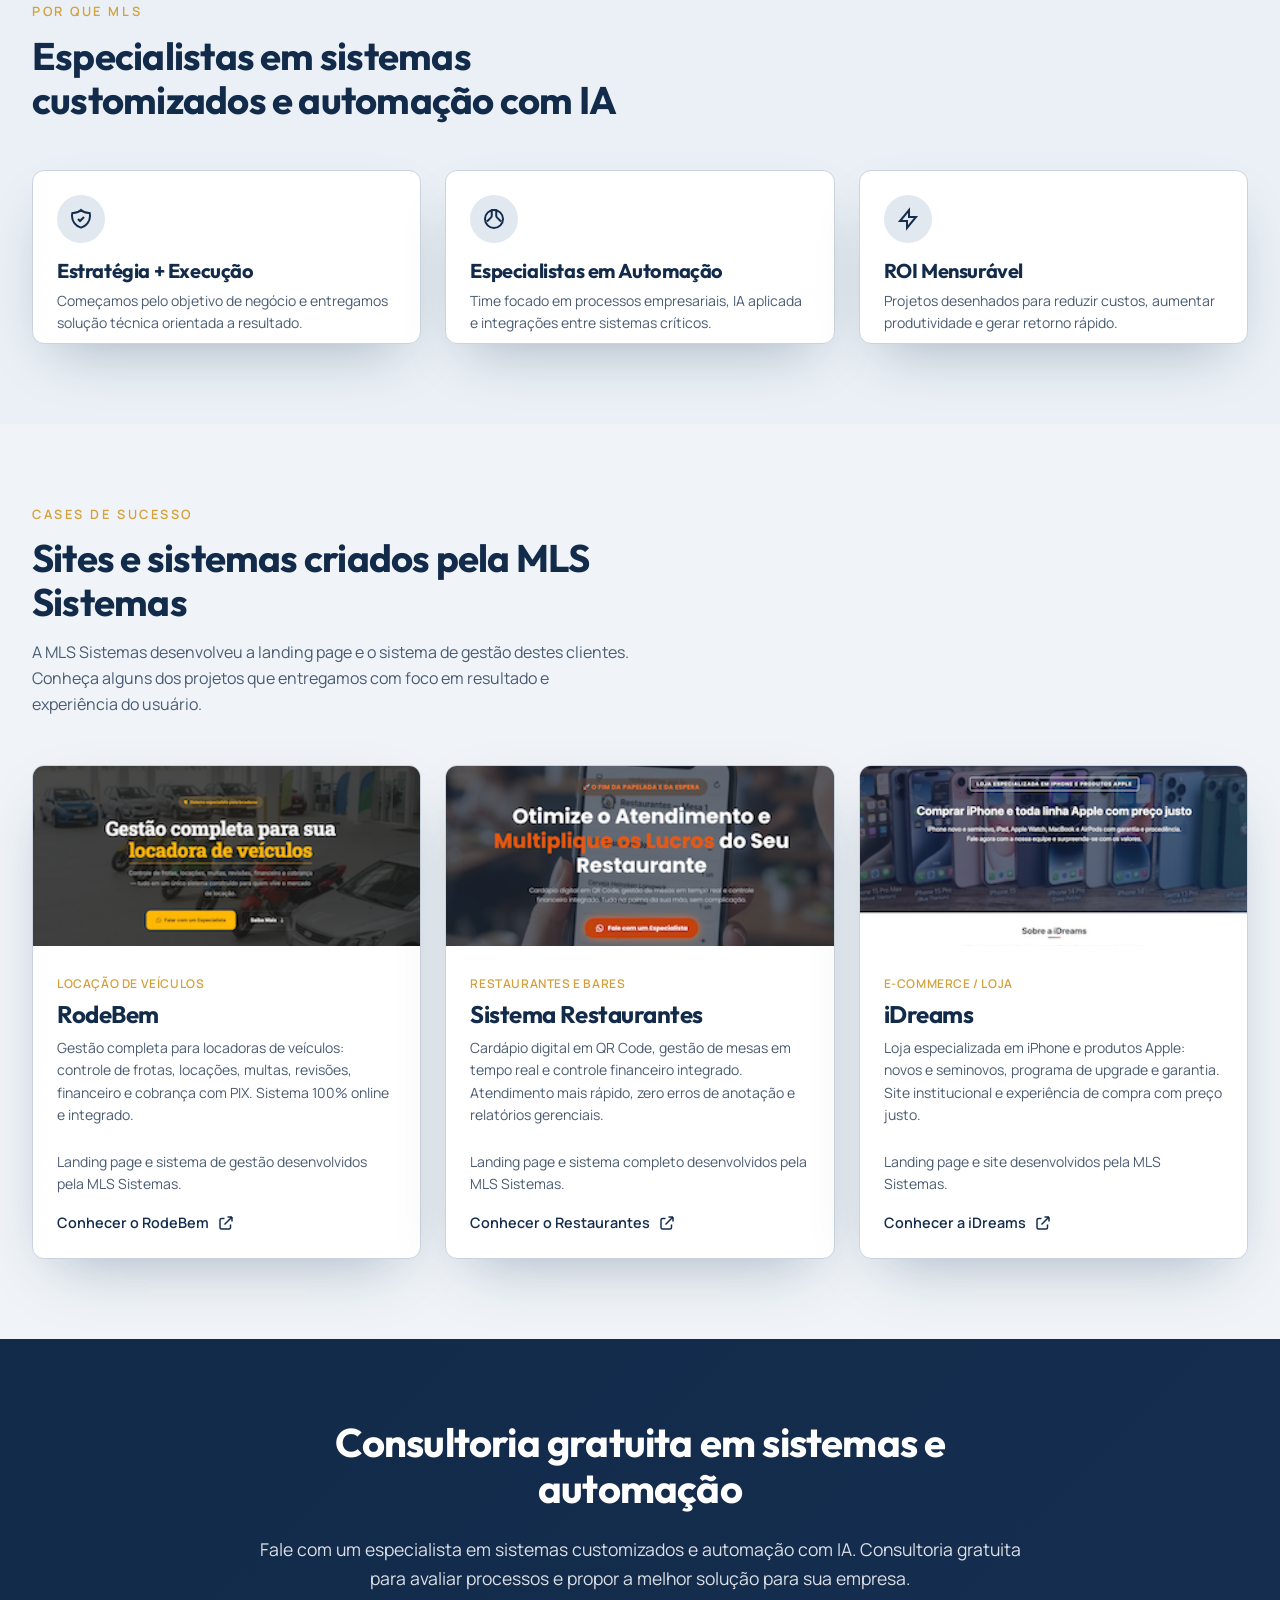
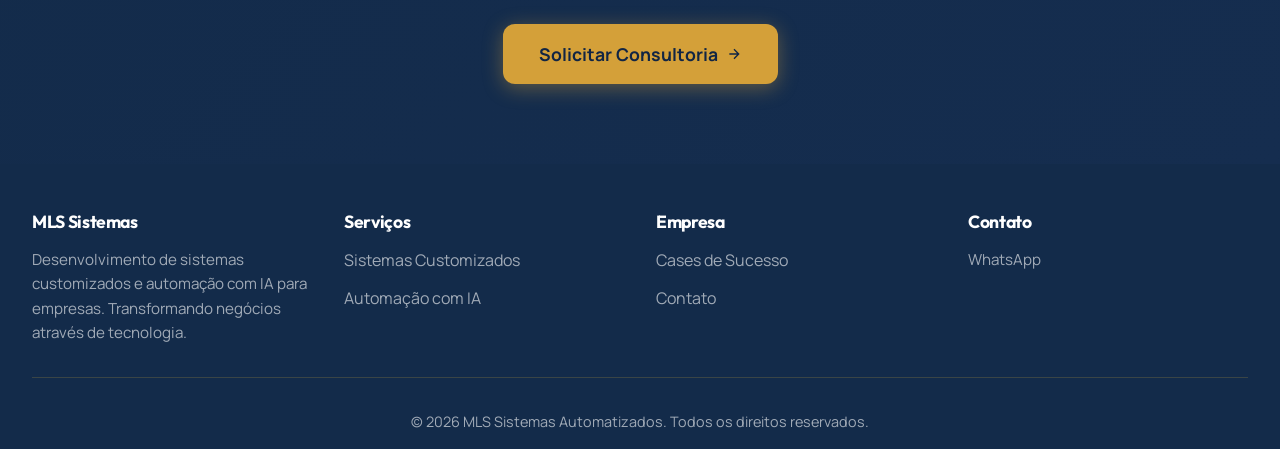
==== commit c2acd767: "Adiciona thumbs nos cards dos cases (RodeBem, Restaurantes, iDreams) Made-with: Cursor" ====
--- a/index.html
+++ b/index.html
@@ -21,7 +21,6 @@
   <link rel="icon" href="favicon.ico" />
   <link rel="preconnect" href="https://fonts.googleapis.com" />
   <link rel="preconnect" href="https://fonts.gstatic.com" crossorigin />
-  <link href="https://fonts.googleapis.com/css2?family=Manrope:wght@400;500;600;700;800&family=Outfit:wght@500;600;700;800&display=swap" rel="stylesheet" />
   <style>
     *, *::before, *::after { box-sizing: border-box; margin: 0; padding: 0; }
 
@@ -141,6 +140,7 @@
     /* CASES */
     .cases-grid { display: grid; grid-template-columns: repeat(3, 1fr); gap: 1.5rem; }
     .case-card { display: flex; flex-direction: column; height: 100%; }
+    .case-thumb { display: block; width: 100%; height: 180px; object-fit: cover; background: var(--muted); }
     .case-card .card-body { flex: 1; display: flex; flex-direction: column; }
     .case-card .case-link { display: inline-flex; align-items: center; gap: 0.5rem; margin-top: auto; font-weight: 600; color: var(--primary); font-size: 0.9rem; }
     .case-card .case-link:hover { color: var(--accent); }
@@ -510,6 +510,7 @@
         </div>
         <div class="cases-grid">
           <article class="card case-card">
+            <img src="assets/img/rodebem-thumb.png" alt="Preview do site RodeBem — gestão para locadoras de veículos" class="case-thumb" width="400" height="180" loading="lazy" />
             <div class="card-header">
               <span class="case-badge">Locação de veículos</span>
               <h3 class="card-title">RodeBem</h3>
@@ -521,6 +522,7 @@
             </div>
           </article>
           <article class="card case-card">
+            <img src="assets/img/restaurantes-thumb.png" alt="Preview do site Sistema Restaurantes — cardápio digital e gestão" class="case-thumb" width="400" height="180" loading="lazy" />
             <div class="card-header">
               <span class="case-badge">Restaurantes e bares</span>
               <h3 class="card-title">Sistema Restaurantes</h3>
@@ -532,6 +534,7 @@
             </div>
           </article>
           <article class="card case-card">
+            <img src="assets/img/idreams-thumb.png" alt="Preview do site iDreams — loja de iPhone e produtos Apple" class="case-thumb" width="400" height="180" loading="lazy" />
             <div class="card-header">
               <span class="case-badge">E-commerce / Loja</span>
               <h3 class="card-title">iDreams</h3>
@@ -654,5 +657,15 @@
       }
     })();
   </script>
+  <!-- Google Fonts injetado após o parse: não bloqueia a renderização (LCP) -->
+  <script>
+    (function() {
+      var l = document.createElement('link');
+      l.rel = 'stylesheet';
+      l.href = 'https://fonts.googleapis.com/css2?family=Manrope:wght@400;500;600;700;800&family=Outfit:wght@500;600;700;800&display=swap';
+      document.head.appendChild(l);
+    })();
+  </script>
+  <noscript><link rel="stylesheet" href="https://fonts.googleapis.com/css2?family=Manrope:wght@400;500;600;700;800&family=Outfit:wght@500;600;700;800&display=swap" /></noscript>
 </body>
 </html>
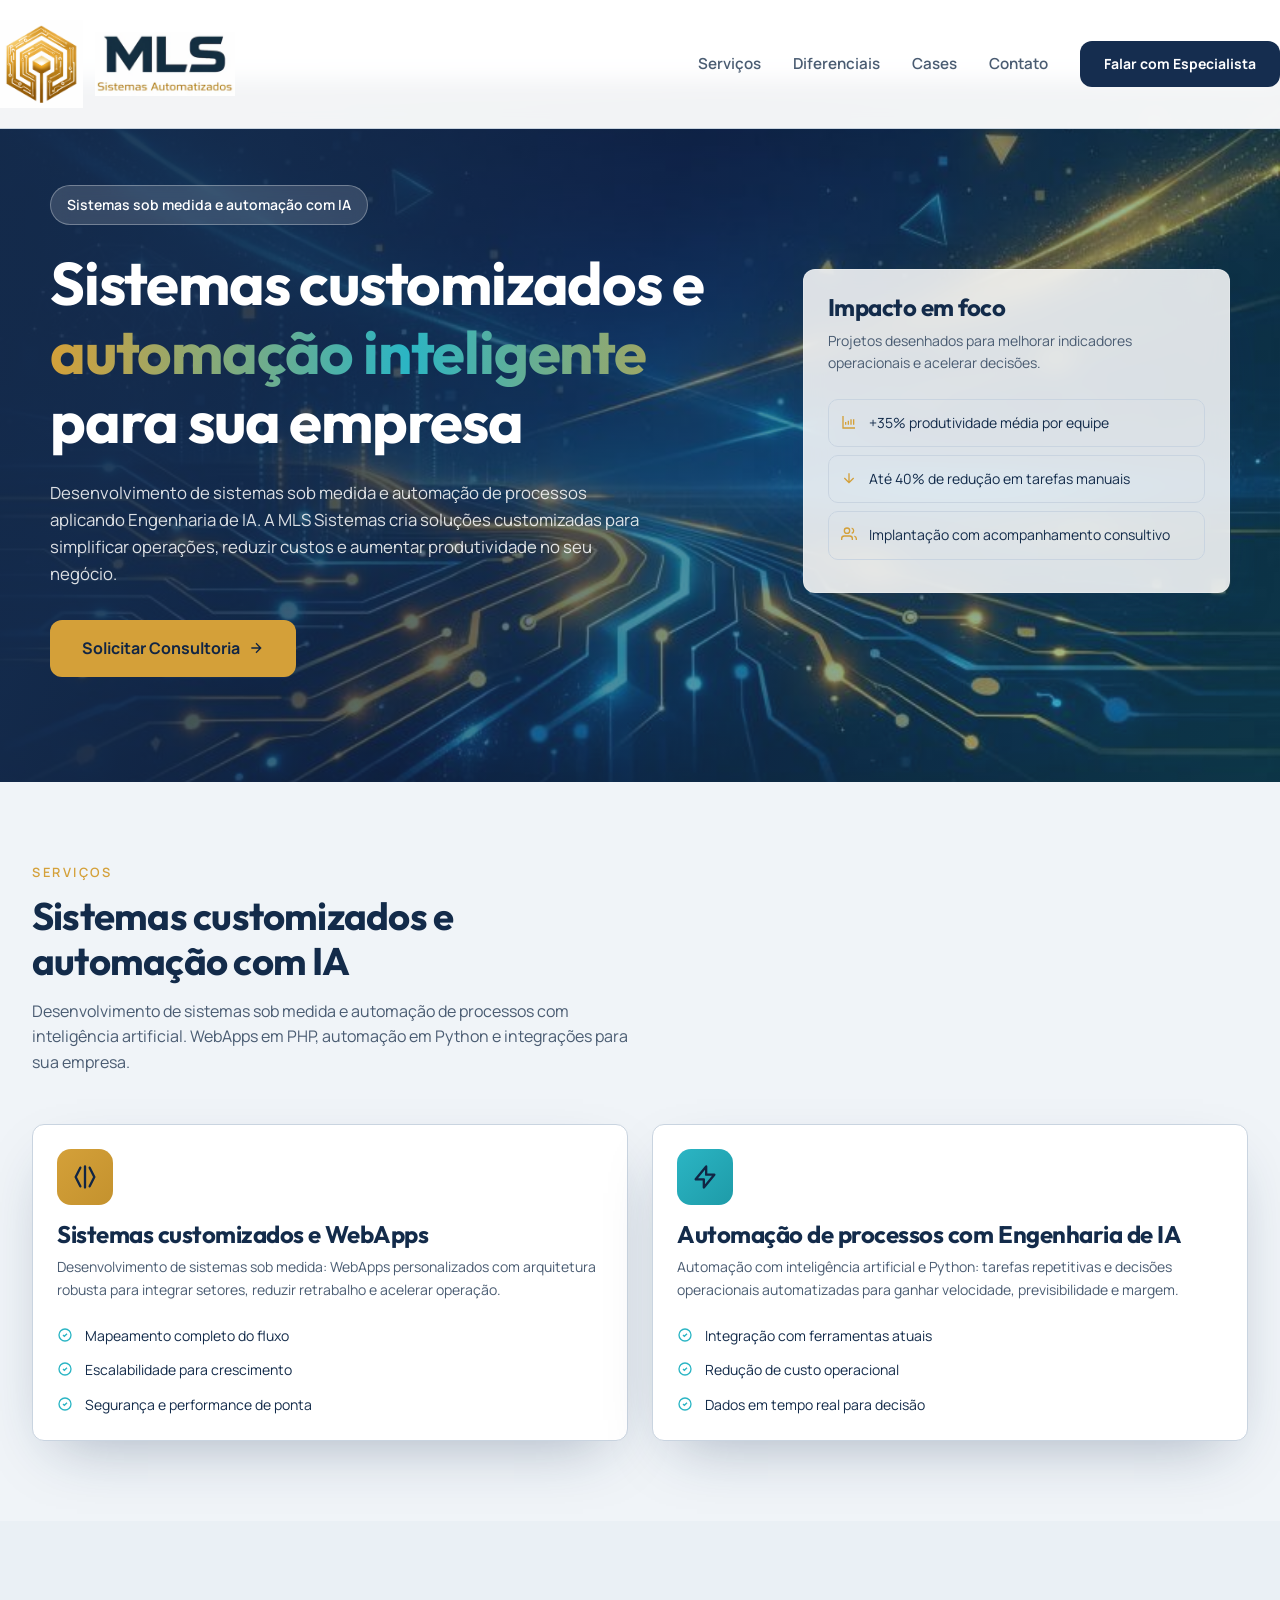
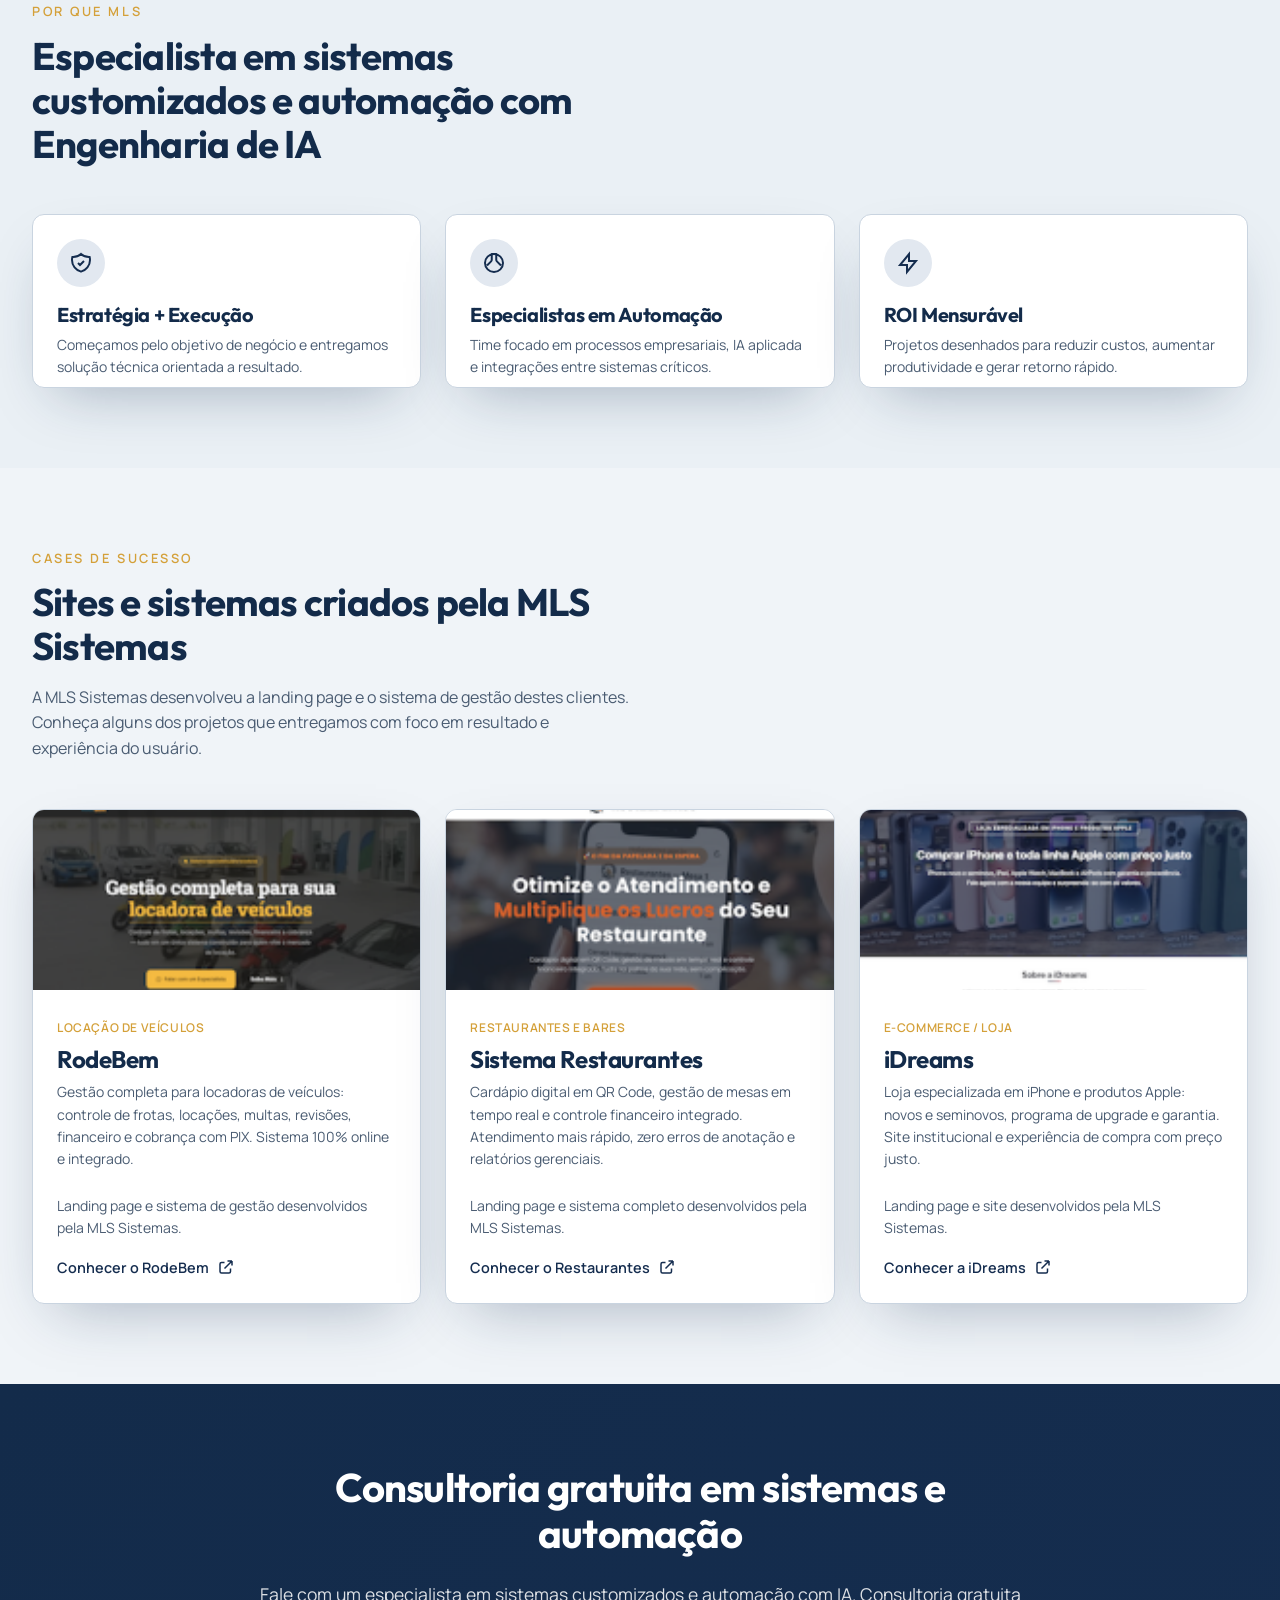
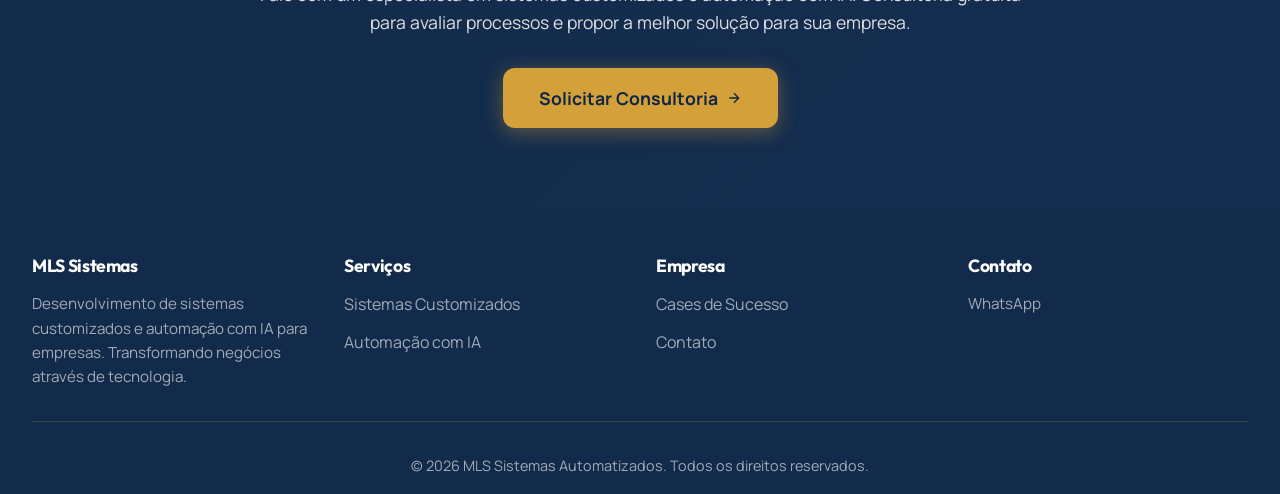
==== commit 0755b635: "Ajustes de conteúdo, performance e cache: texto Engenharia de IA, hero JPG, LCP e anti-cache mobile " ====
--- a/index.html
+++ b/index.html
@@ -3,24 +3,32 @@
 <head>
   <meta charset="UTF-8" />
   <meta name="viewport" content="width=device-width, initial-scale=1.0" />
+  <!-- Evitar cache da página: forçar recarga no mobile e sempre buscar HTML atualizado -->
+  <meta http-equiv="Cache-Control" content="no-cache, no-store, must-revalidate, max-age=0" />
+  <meta http-equiv="Pragma" content="no-cache" />
+  <meta http-equiv="Expires" content="0" />
+  <!-- Versão dos assets: altere o valor em todos os ?v= ao publicar (ex: 20250314) para forçar atualização -->
   <title>Sistemas Customizados e Automação com IA para Empresas | MLS Sistemas</title>
-  <meta name="description" content="Sistemas sob medida em PHP e automação com IA em Python. Desenvolvimento de sistemas customizados e automação de processos para sua empresa. Consultoria gratuita." />
+  <meta name="description" content="Sistemas sob medida e automação aplicando Engenharia de IA. Desenvolvimento de sistemas customizados e automação de processos para sua empresa. Consultoria gratuita." />
   <meta name="keywords" content="sistemas customizados, automação com IA, automação inteligente, desenvolvimento de sistemas, sistemas sob medida, automação de processos, PHP, Python, WebApps, inteligência artificial empresas" />
   <meta name="author" content="MLS Sistemas Automatizados" />
   <meta name="robots" content="index, follow" />
   <!-- Quando publicar, adicione: <link rel="canonical" href="https://SEU-DOMINIO.com/" /> e use URLs absolutas em og:url e og:image -->
   <meta property="og:title" content="Sistemas Customizados e Automação com IA | MLS Sistemas" />
-  <meta property="og:description" content="Sistemas sob medida em PHP e automação com IA. Desenvolvimento e automação de processos para empresas. Consultoria gratuita." />
+  <meta property="og:description" content="Sistemas sob medida e automação com IA. Desenvolvimento e automação de processos para empresas. Consultoria gratuita." />
   <meta property="og:type" content="website" />
-  <meta property="og:image" content="assets/img/mls-sistemas-logo.png" />
+  <meta property="og:image" content="assets/img/mls-sistemas-logo.png?v=20250313" />
   <meta property="og:locale" content="pt_BR" />
   <meta property="og:site_name" content="MLS Sistemas Automatizados" />
   <meta name="twitter:card" content="summary_large_image" />
   <meta name="twitter:title" content="Sistemas Customizados e Automação com IA | MLS Sistemas" />
   <meta name="twitter:description" content="Sistemas sob medida e automação com IA para empresas. Consultoria gratuita." />
-  <link rel="icon" href="favicon.ico" />
+  <link rel="icon" href="favicon.ico?v=20250313" />
   <link rel="preconnect" href="https://fonts.googleapis.com" />
   <link rel="preconnect" href="https://fonts.gstatic.com" crossorigin />
+  <!-- Fontes: preload + stylesheet no head para encurtar a cadeia crítica (evitar esperar script) -->
+  <link rel="preload" href="https://fonts.googleapis.com/css2?family=Manrope:wght@400;500;600;700;800&family=Outfit:wght@500;600;700;800&display=swap" as="style" />
+  <link rel="stylesheet" href="https://fonts.googleapis.com/css2?family=Manrope:wght@400;500;600;700;800&family=Outfit:wght@500;600;700;800&display=swap" />
   <style>
     *, *::before, *::after { box-sizing: border-box; margin: 0; padding: 0; }
 
@@ -48,7 +56,8 @@
     }
 
     html { scroll-behavior: smooth; scroll-padding-top: 6rem; }
-    body { font-family: var(--font-body); background: var(--bg); color: var(--fg); -webkit-font-smoothing: antialiased; line-height: 1.6; }
+    body { font-family: var(--font-body); background: var(--bg); color: var(--fg); -webkit-font-smoothing: antialiased; line-height: 1.6; opacity: 0; transition: opacity 1s ease-out; }
+    body.page-loaded { opacity: 1; }
     h1,h2,h3,h4,h5,h6 { font-family: var(--font-display); letter-spacing: -0.02em; line-height: 1.15; }
     a { text-decoration: none; color: inherit; }
     img { max-width: 100%; display: block; }
@@ -264,6 +273,7 @@
     .hero-actions .btn { transition: transform 0.25s ease; }
     .hero-actions .btn:hover { transform: translateY(-3px); }
     @media (prefers-reduced-motion: reduce) {
+      body { opacity: 1; transition: none; }
       .hero-badge, .hero-card, .diff-icon, .service-icon-wrap, .impact-item svg, .cta-buttons .btn { animation: none; }
       .service-card:hover .service-icon-wrap { animation: none; }
     }
@@ -317,7 +327,7 @@
     "@context": "https://schema.org",
     "@type": "ProfessionalService",
     "name": "MLS Sistemas Automatizados",
-    "description": "Sistemas customizados em PHP e automação com IA em Python para empresas. Desenvolvimento de WebApps sob medida e automação de processos.",
+    "description": "Sistemas customizados e automação aplicando Engenharia de IA para empresas. Desenvolvimento de WebApps sob medida e automação de processos.",
     "url": "https://mlssistemas.com.br",
     "serviceType": ["Sistemas Customizados", "Automação com IA", "Desenvolvimento de Software"],
     "areaServed": { "@type": "Country", "name": "Brasil" }
@@ -326,12 +336,16 @@
 </head>
 <body>
 
+  <script>
+    document.addEventListener('DOMContentLoaded', function() { document.body.classList.add('page-loaded'); });
+  </script>
+
   <!-- NAVBAR (igual ao index.html) -->
   <nav class="navbar" aria-label="Navegação principal">
     <div class="container navbar-content">
       <a href="#inicio" class="navbar-brand" aria-label="MLS Sistemas - Página inicial">
-        <img src="assets/img/mls-sistemas-logo.png" alt="Logo MLS Sistemas - Sistemas customizados e automação com IA" class="logo-image" />
-        <img src="assets/img/mls-sistemas-texto.png" alt="MLS Sistemas Automatizados" class="logo-texto-image" />
+        <img src="assets/img/mls-sistemas-logo.png?v=20250313" alt="Logo MLS Sistemas - Sistemas customizados e automação com IA" class="logo-image" />
+        <img src="assets/img/mls-sistemas-texto.png?v=20250313" alt="MLS Sistemas Automatizados" class="logo-texto-image" />
       </a>
       <button type="button" class="menu-toggle" aria-label="Abrir menu" aria-expanded="false" aria-controls="navbar-menu">
         <span class="menu-toggle-bar"></span>
@@ -351,7 +365,7 @@
   <main id="main-content" role="main">
     <!-- HERO -->
     <section id="inicio" class="hero">
-      <img src="assets/img/mls-hero-bg.webp" alt="Sistemas customizados e automação com inteligência artificial para empresas" class="hero-bg" loading="eager" />
+      <img src="assets/img/mls-hero-bg.jpg?v=20250313" alt="Sistemas customizados e automação com inteligência artificial para empresas" class="hero-bg" loading="eager" fetchpriority="high" />
       <div class="hero-overlay" aria-hidden="true"></div>
       <div class="container hero-grid">
         <div class="hero-content">
@@ -361,14 +375,13 @@
             <span>automação inteligente</span> para sua empresa
           </h1>
           <p class="hero-desc">
-            Desenvolvimento de sistemas sob medida em PHP e automação de processos com IA em Python. A MLS Sistemas cria soluções customizadas para simplificar operações, reduzir custos e aumentar produtividade no seu negócio.
+            Desenvolvimento de sistemas sob medida e automação de processos aplicando Engenharia de IA. A MLS Sistemas cria soluções customizadas para simplificar operações, reduzir custos e aumentar produtividade no seu negócio.
           </p>
           <div class="hero-actions">
             <a href="https://wa.me/5511993621054?text=Quero%20falar%20com%20um%20especialista%20da%20MLS%20Sistemas" target="_blank" rel="noreferrer" class="btn btn-secondary btn-lg">
-              Solicitar Diagnóstico
+              Solicitar Consultoria
               <svg class="icon" fill="none" stroke="currentColor" stroke-width="2" viewBox="0 0 24 24"><path d="M5 12h14M12 5l7 7-7 7"/></svg>
             </a>
-            <a href="#servicos" class="btn btn-outline btn-lg">Ver Soluções</a>
           </div>
         </div>
         <div class="hero-card-wrap">
@@ -412,7 +425,7 @@
                 <svg class="icon-xl" fill="none" stroke="currentColor" stroke-width="2" stroke-linecap="round" stroke-linejoin="round" viewBox="0 0 24 24"><path d="M8 4l-4 8 4 8M16 4l4 8-4 8M12 3v18"/></svg>
               </div>
               <h3 class="card-title">Sistemas customizados e WebApps</h3>
-              <p class="card-desc">Desenvolvimento de sistemas sob medida em PHP: WebApps personalizados com arquitetura robusta para integrar setores, reduzir retrabalho e acelerar operação.</p>
+              <p class="card-desc">Desenvolvimento de sistemas sob medida: WebApps personalizados com arquitetura robusta para integrar setores, reduzir retrabalho e acelerar operação.</p>
             </div>
             <div class="card-body">
               <ul class="service-list">
@@ -437,8 +450,8 @@
               <div class="service-icon-wrap" aria-hidden="true">
                 <svg class="icon-xl" fill="none" stroke="currentColor" stroke-width="2" stroke-linecap="round" stroke-linejoin="round" viewBox="0 0 24 24"><path d="M13 10V3L4 14h7v7l9-11h-7z"/></svg>
               </div>
-              <h3 class="card-title">Automação de processos com IA</h3>
-              <p class="card-desc">Automação com inteligência artificial em Python: tarefas repetitivas e decisões operacionais automatizadas para ganhar velocidade, previsibilidade e margem.</p>
+              <h3 class="card-title">Automação de processos com Engenharia de IA</h3>
+              <p class="card-desc">Automação com inteligência artificial e Python: tarefas repetitivas e decisões operacionais automatizadas para ganhar velocidade, previsibilidade e margem.</p>
             </div>
             <div class="card-body">
               <ul class="service-list">
@@ -466,7 +479,7 @@
       <div class="container">
         <div class="section-header">
           <p class="section-label">Por que MLS</p>
-          <h2 class="section-title">Especialistas em sistemas customizados e automação com IA</h2>
+          <h2 class="section-title">Especialista em sistemas customizados e automação com Engenharia de IA</h2>
         </div>
         <div class="diff-grid">
           <div class="card">
@@ -510,7 +523,7 @@
         </div>
         <div class="cases-grid">
           <article class="card case-card">
-            <img src="assets/img/rodebem-thumb.png" alt="Preview do site RodeBem — gestão para locadoras de veículos" class="case-thumb" width="400" height="180" loading="lazy" />
+            <img src="assets/img/rodebem-thumb.png?v=20250313" alt="Preview do site RodeBem — gestão para locadoras de veículos" class="case-thumb" width="400" height="180" loading="lazy" />
             <div class="card-header">
               <span class="case-badge">Locação de veículos</span>
               <h3 class="card-title">RodeBem</h3>
@@ -518,11 +531,11 @@
             </div>
             <div class="card-body">
               <p class="card-desc" style="margin-bottom:1rem;">Landing page e sistema de gestão desenvolvidos pela MLS Sistemas.</p>
-              <a href="https://rodebem.app.br/landing" target="_blank" rel="noopener noreferrer" class="case-link">Conhecer o RodeBem <svg fill="none" stroke="currentColor" stroke-width="2" viewBox="0 0 24 24"><path d="M10 6H6a2 2 0 00-2 2v10a2 2 0 002 2h10a2 2 0 002-2v-4M14 4h6m0 0v6m0-6L10 14"/></svg></a>
+              <a href="https://rodebem.app.br/" target="_blank" rel="noopener noreferrer" class="case-link">Conhecer o RodeBem <svg fill="none" stroke="currentColor" stroke-width="2" viewBox="0 0 24 24"><path d="M10 6H6a2 2 0 00-2 2v10a2 2 0 002 2h10a2 2 0 002-2v-4M14 4h6m0 0v6m0-6L10 14"/></svg></a>
             </div>
           </article>
           <article class="card case-card">
-            <img src="assets/img/restaurantes-thumb.png" alt="Preview do site Sistema Restaurantes — cardápio digital e gestão" class="case-thumb" width="400" height="180" loading="lazy" />
+            <img src="assets/img/restaurantes-thumb.png?v=20250313" alt="Preview do site Sistema Restaurantes — cardápio digital e gestão" class="case-thumb" width="400" height="180" loading="lazy" />
             <div class="card-header">
               <span class="case-badge">Restaurantes e bares</span>
               <h3 class="card-title">Sistema Restaurantes</h3>
@@ -530,11 +543,11 @@
             </div>
             <div class="card-body">
               <p class="card-desc" style="margin-bottom:1rem;">Landing page e sistema completo desenvolvidos pela MLS Sistemas.</p>
-              <a href="https://restaurantes.app.br/saiba-mais" target="_blank" rel="noopener noreferrer" class="case-link">Conhecer o Restaurantes <svg fill="none" stroke="currentColor" stroke-width="2" viewBox="0 0 24 24"><path d="M10 6H6a2 2 0 00-2 2v10a2 2 0 002 2h10a2 2 0 002-2v-4M14 4h6m0 0v6m0-6L10 14"/></svg></a>
+              <a href="https://restaurantes.app.br/" target="_blank" rel="noopener noreferrer" class="case-link">Conhecer o Restaurantes <svg fill="none" stroke="currentColor" stroke-width="2" viewBox="0 0 24 24"><path d="M10 6H6a2 2 0 00-2 2v10a2 2 0 002 2h10a2 2 0 002-2v-4M14 4h6m0 0v6m0-6L10 14"/></svg></a>
             </div>
           </article>
           <article class="card case-card">
-            <img src="assets/img/idreams-thumb.png" alt="Preview do site iDreams — loja de iPhone e produtos Apple" class="case-thumb" width="400" height="180" loading="lazy" />
+            <img src="assets/img/idreams-thumb.png?v=20250313" alt="Preview do site iDreams — loja de iPhone e produtos Apple" class="case-thumb" width="400" height="180" loading="lazy" />
             <div class="card-header">
               <span class="case-badge">E-commerce / Loja</span>
               <h3 class="card-title">iDreams</h3>
@@ -634,6 +647,7 @@
         });
       }
       // Smooth scroll com offset para navbar fixa + fechar menu ao clicar em link
+      // Leituras de layout primeiro, depois alterações DOM, para evitar reflow forçado
       var NAVBAR_OFFSET = 90;
       document.querySelectorAll('a[href^="#"]').forEach(function(anchor) {
         anchor.addEventListener('click', function(e) {
@@ -643,27 +657,28 @@
           var target = document.querySelector(href);
           if (target) {
             var top = target.getBoundingClientRect().top + window.pageYOffset - NAVBAR_OFFSET;
-            window.scrollTo({ top: top, behavior: 'smooth' });
-            if (navbarMenu.classList.contains('is-open')) closeMenu();
+            if (navbarMenu && navbarMenu.classList.contains('is-open')) closeMenu();
+            requestAnimationFrame(function() {
+              window.scrollTo({ top: top, behavior: 'smooth' });
+            });
           }
         });
       });
-      // Sombra na navbar ao rolar
+      // Sombra na navbar ao rolar (requestAnimationFrame evita reflow forçado no scroll)
       var navbar = document.querySelector('.navbar');
       if (navbar) {
+        var scrollTicking = false;
         window.addEventListener('scroll', function() {
-          navbar.style.boxShadow = window.pageYOffset > 100 ? '0 2px 16px rgba(0,0,0,0.1)' : 'none';
-        });
+          if (!scrollTicking) {
+            requestAnimationFrame(function() {
+              var y = window.pageYOffset || document.documentElement.scrollTop;
+              navbar.style.boxShadow = y > 100 ? '0 2px 16px rgba(0,0,0,0.1)' : 'none';
+              scrollTicking = false;
+            });
+            scrollTicking = true;
+          }
+        }, { passive: true });
       }
-    })();
-  </script>
-  <!-- Google Fonts injetado após o parse: não bloqueia a renderização (LCP) -->
-  <script>
-    (function() {
-      var l = document.createElement('link');
-      l.rel = 'stylesheet';
-      l.href = 'https://fonts.googleapis.com/css2?family=Manrope:wght@400;500;600;700;800&family=Outfit:wght@500;600;700;800&display=swap';
-      document.head.appendChild(l);
     })();
   </script>
   <noscript><link rel="stylesheet" href="https://fonts.googleapis.com/css2?family=Manrope:wght@400;500;600;700;800&family=Outfit:wght@500;600;700;800&display=swap" /></noscript>
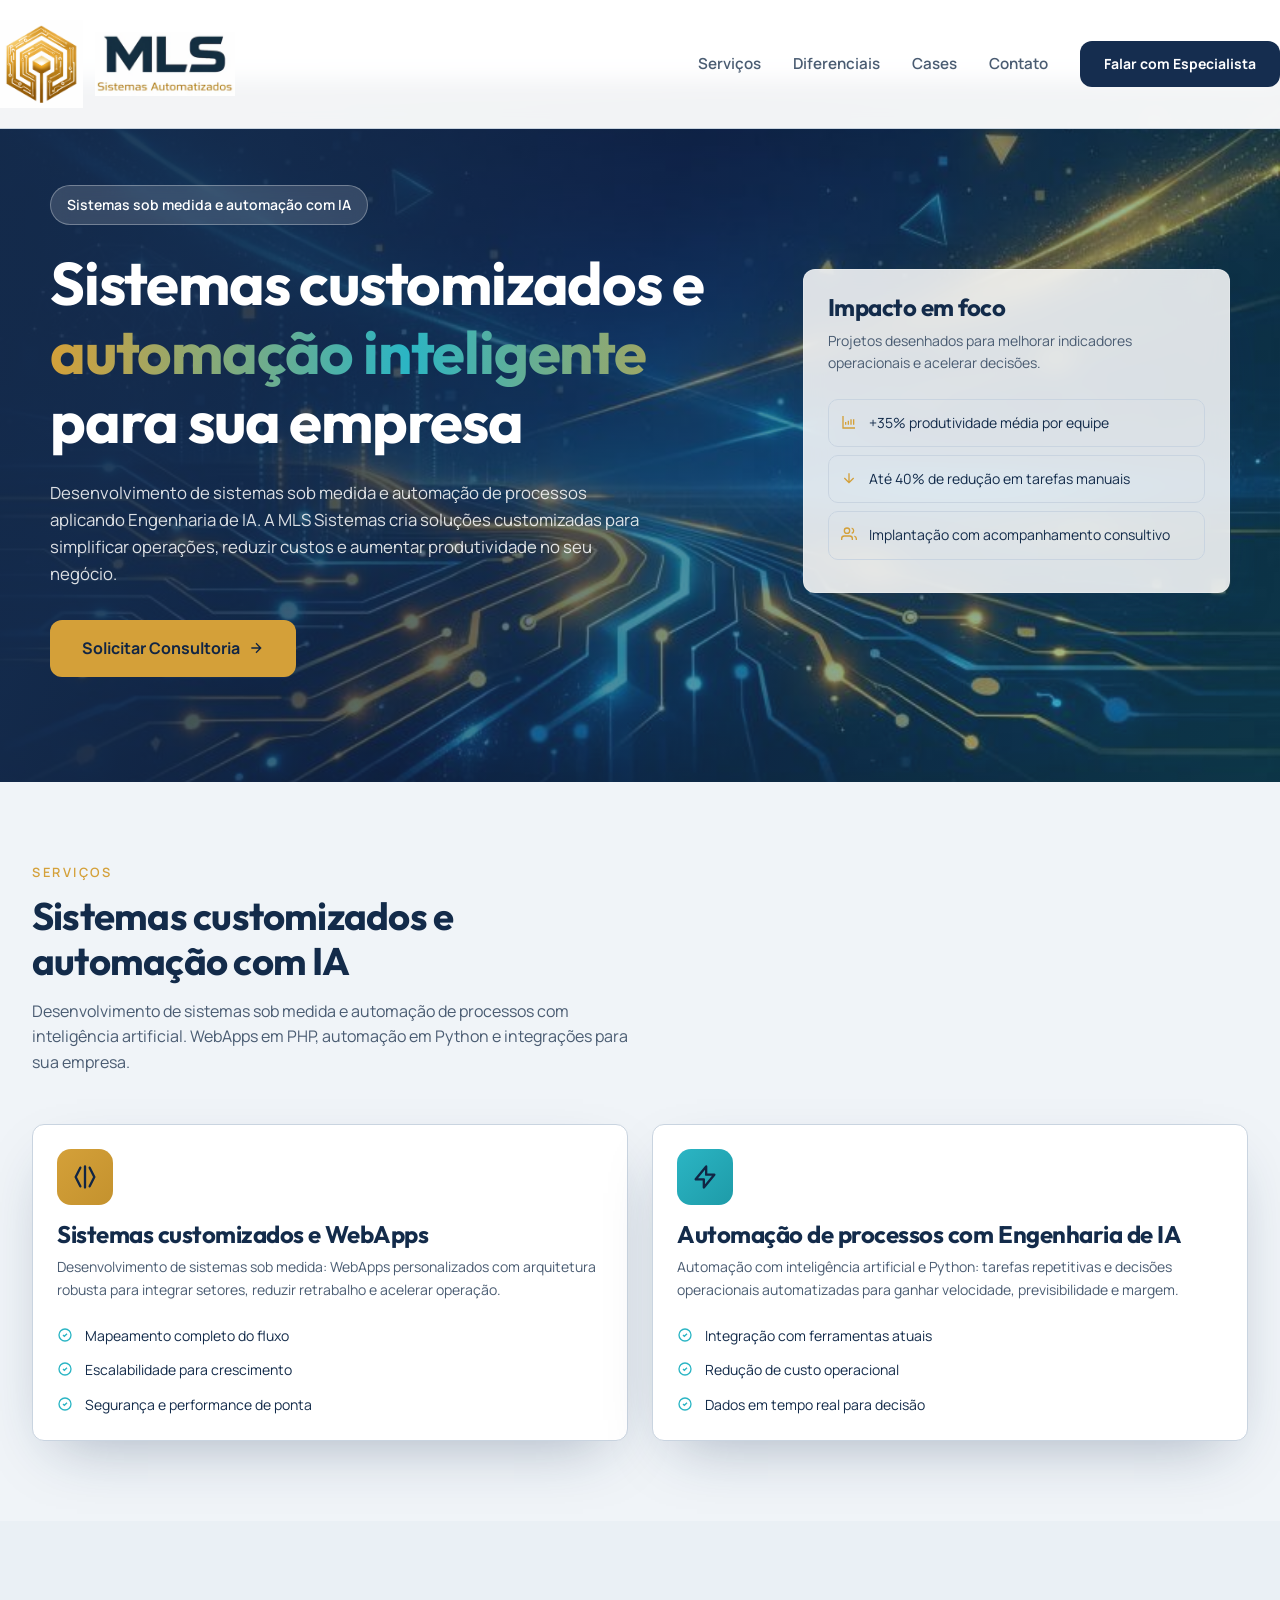
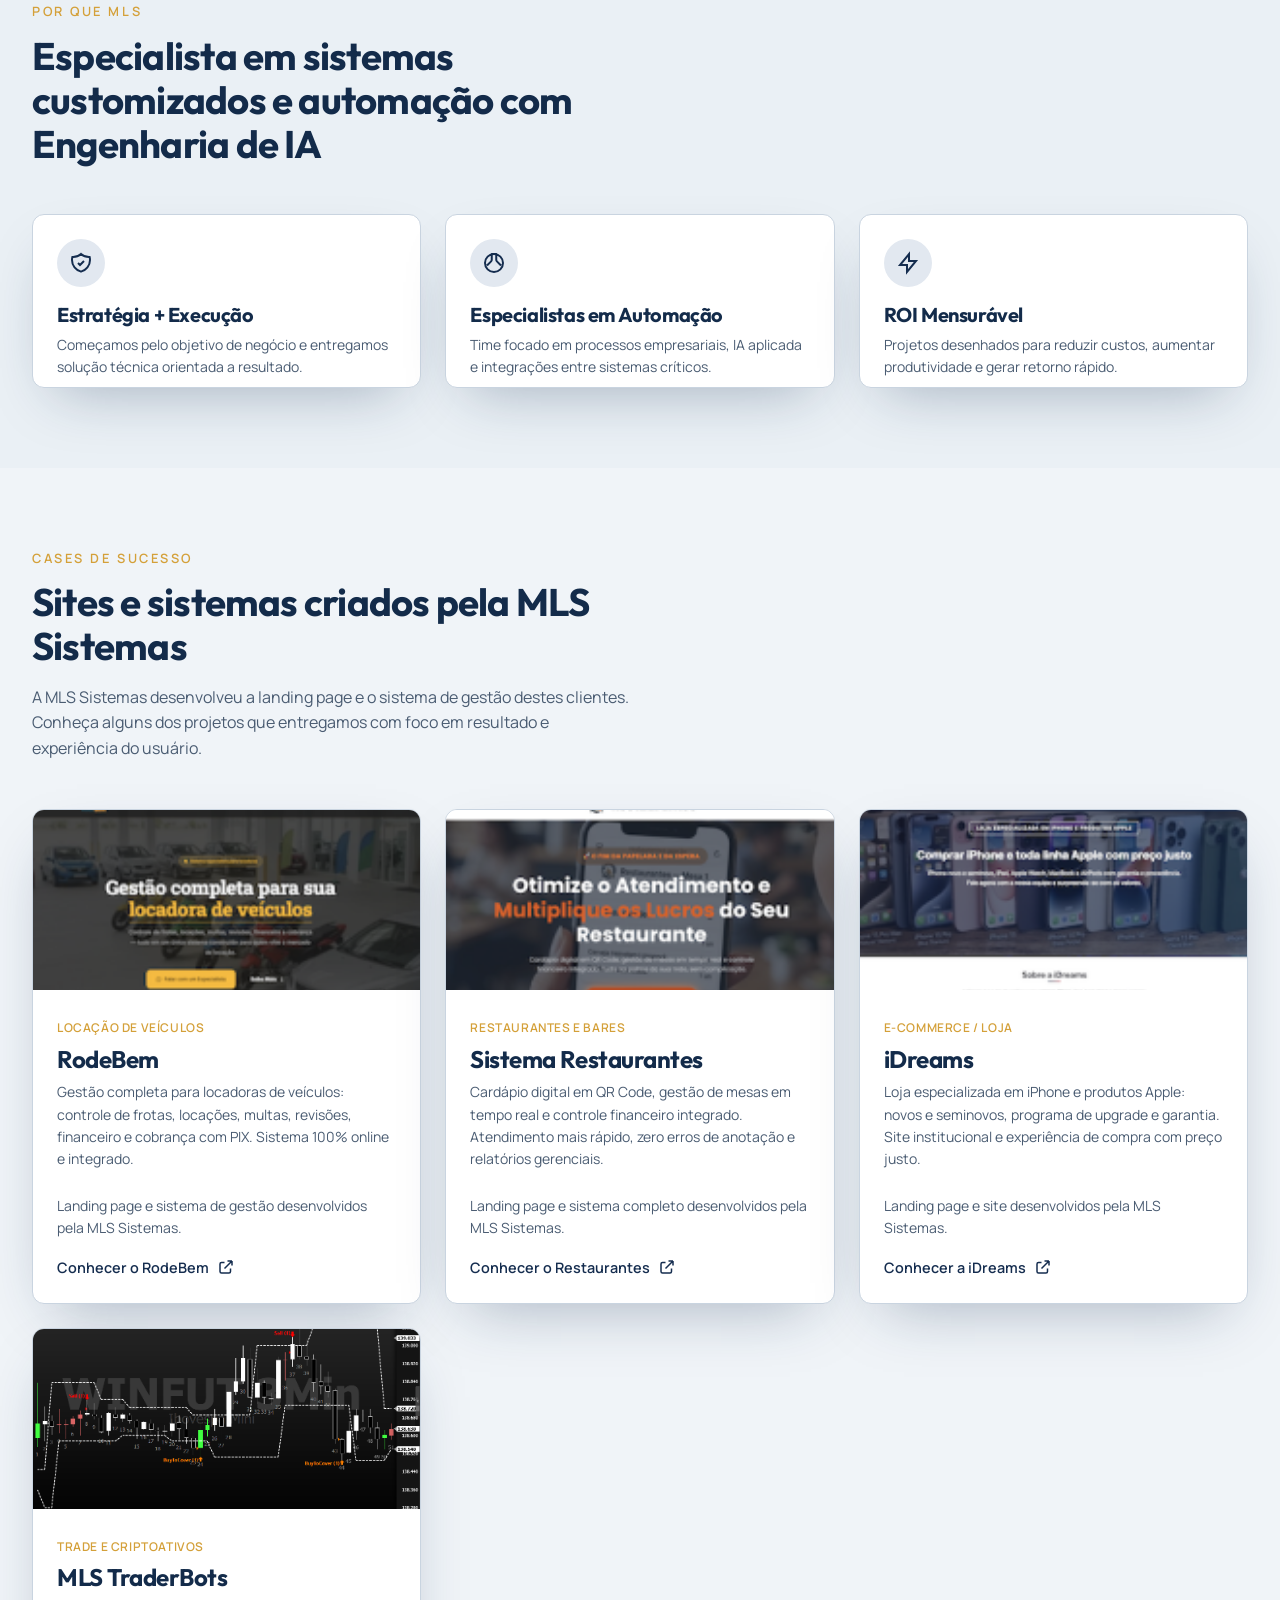
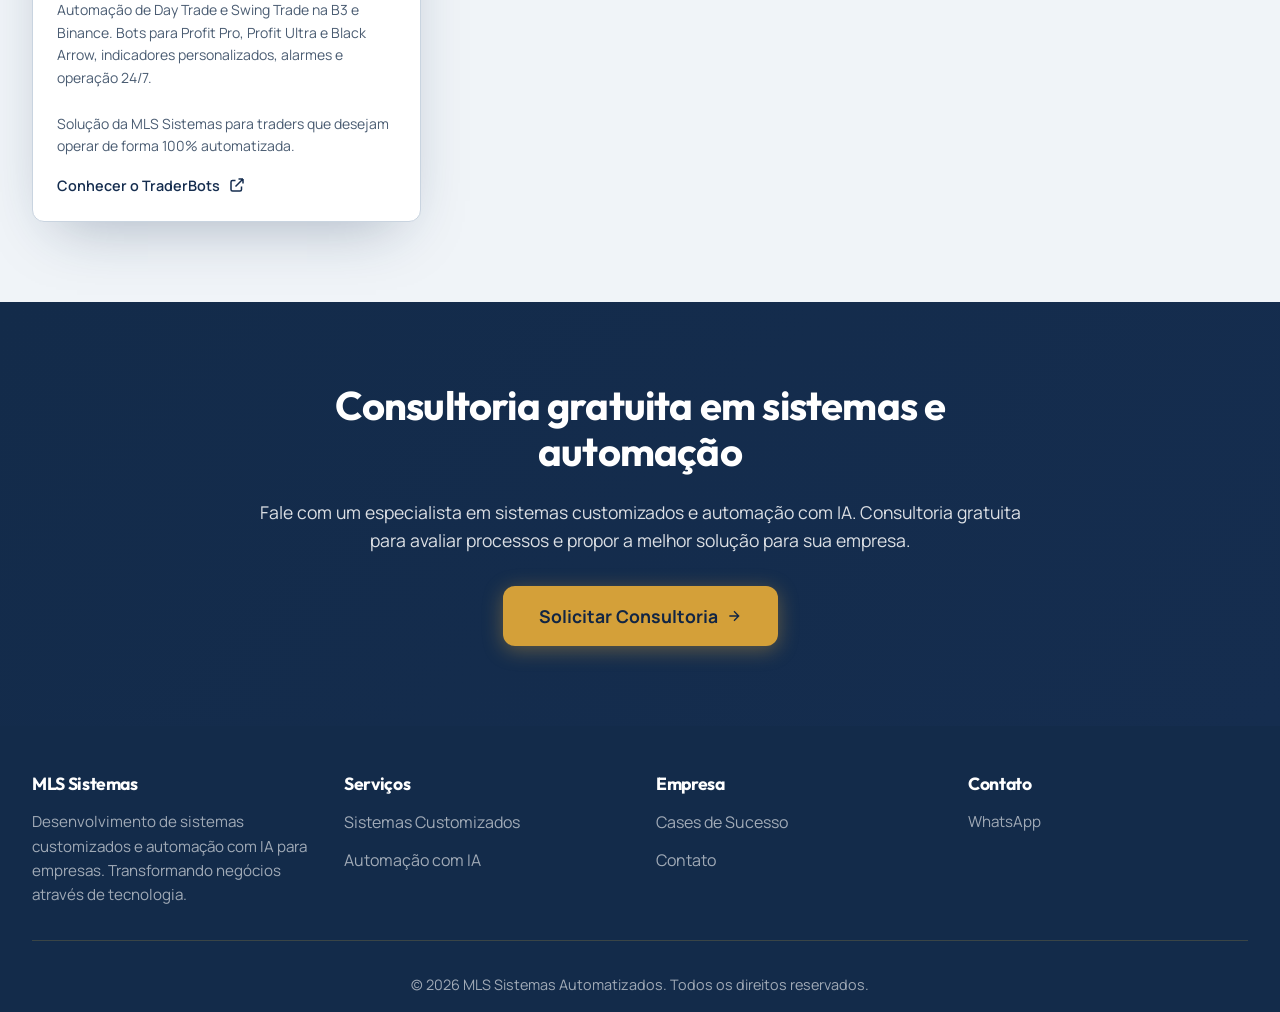
==== commit 186aeb8b: "Estrutura assets (CSS/JS/img), página TraderBots, card na principal e ajustes no formulário Made-wit" ====
--- a/index.html
+++ b/index.html
@@ -556,6 +556,18 @@
             <div class="card-body">
               <p class="card-desc" style="margin-bottom:1rem;">Landing page e site desenvolvidos pela MLS Sistemas.</p>
               <a href="https://idreams.app.br/" target="_blank" rel="noopener noreferrer" class="case-link">Conhecer a iDreams <svg fill="none" stroke="currentColor" stroke-width="2" viewBox="0 0 24 24"><path d="M10 6H6a2 2 0 00-2 2v10a2 2 0 002 2h10a2 2 0 002-2v-4M14 4h6m0 0v6m0-6L10 14"/></svg></a>
+            </div>
+          </article>
+          <article class="card case-card">
+            <img src="assets/img/profit-2.png?v=20250313" alt="MLS TraderBots — automação de trade na B3 e criptoativos" class="case-thumb" width="400" height="180" loading="lazy" />
+            <div class="card-header">
+              <span class="case-badge">Trade e Criptoativos</span>
+              <h3 class="card-title">MLS TraderBots</h3>
+              <p class="card-desc">Automação de Day Trade e Swing Trade na B3 e Binance. Bots para Profit Pro, Profit Ultra e Black Arrow, indicadores personalizados, alarmes e operação 24/7.</p>
+            </div>
+            <div class="card-body">
+              <p class="card-desc" style="margin-bottom:1rem;">Solução da MLS Sistemas para traders que desejam operar de forma 100% automatizada.</p>
+              <a href="traderbots/" target="_blank" rel="noopener noreferrer" class="case-link">Conhecer o TraderBots <svg fill="none" stroke="currentColor" stroke-width="2" viewBox="0 0 24 24"><path d="M10 6H6a2 2 0 00-2 2v10a2 2 0 002 2h10a2 2 0 002-2v-4M14 4h6m0 0v6m0-6L10 14"/></svg></a>
             </div>
           </article>
         </div>
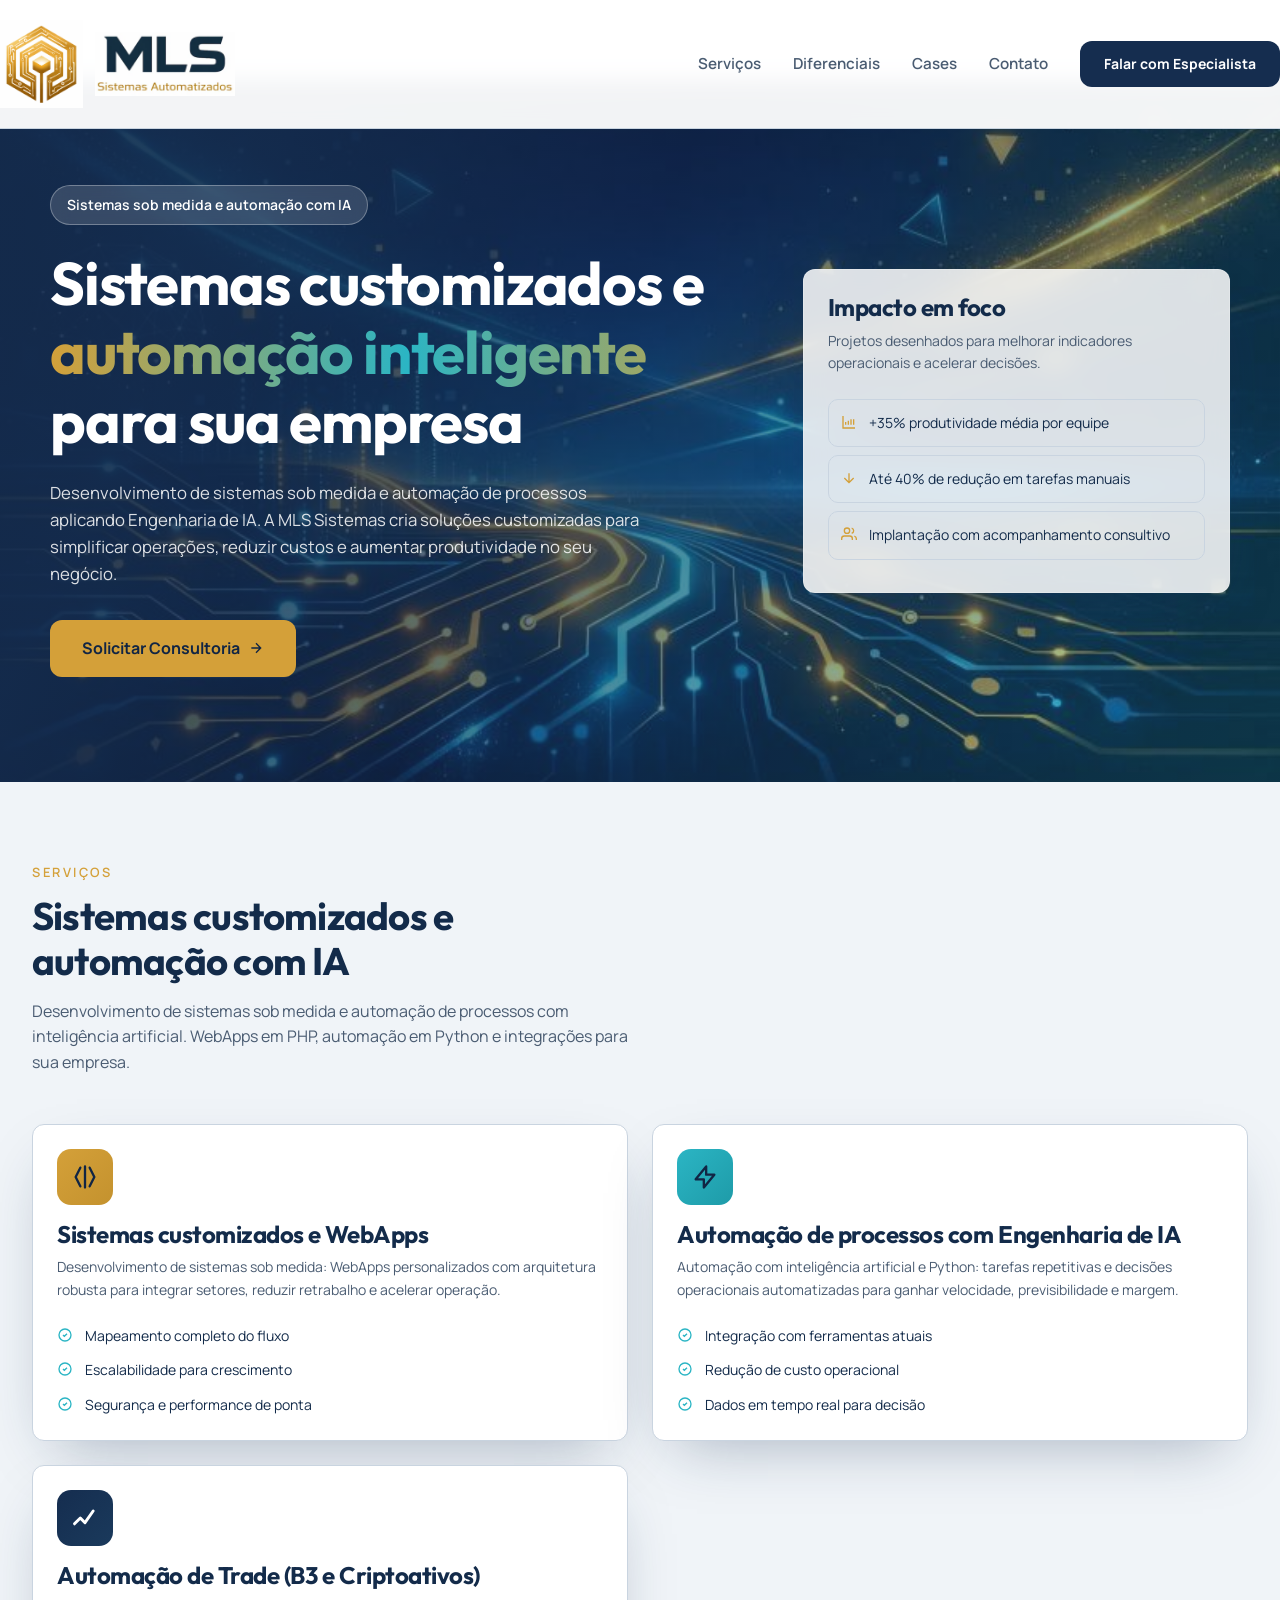
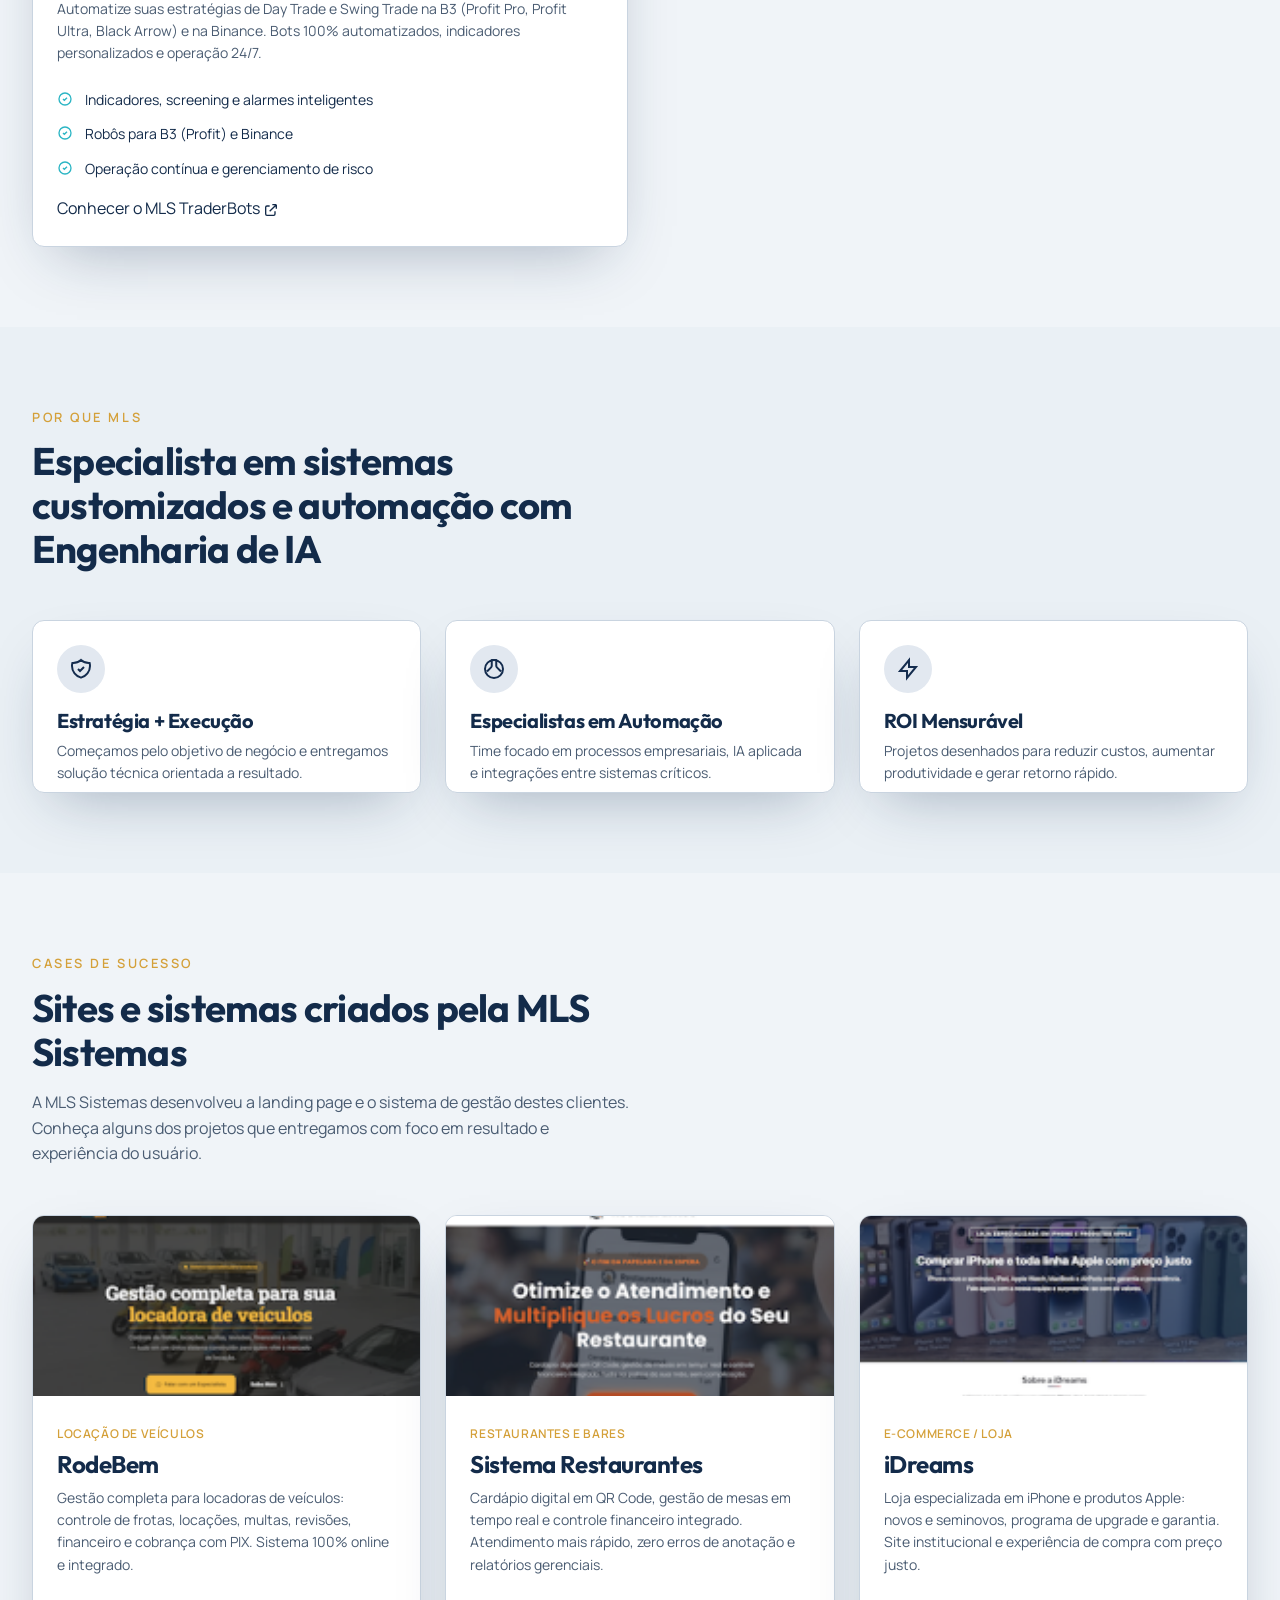
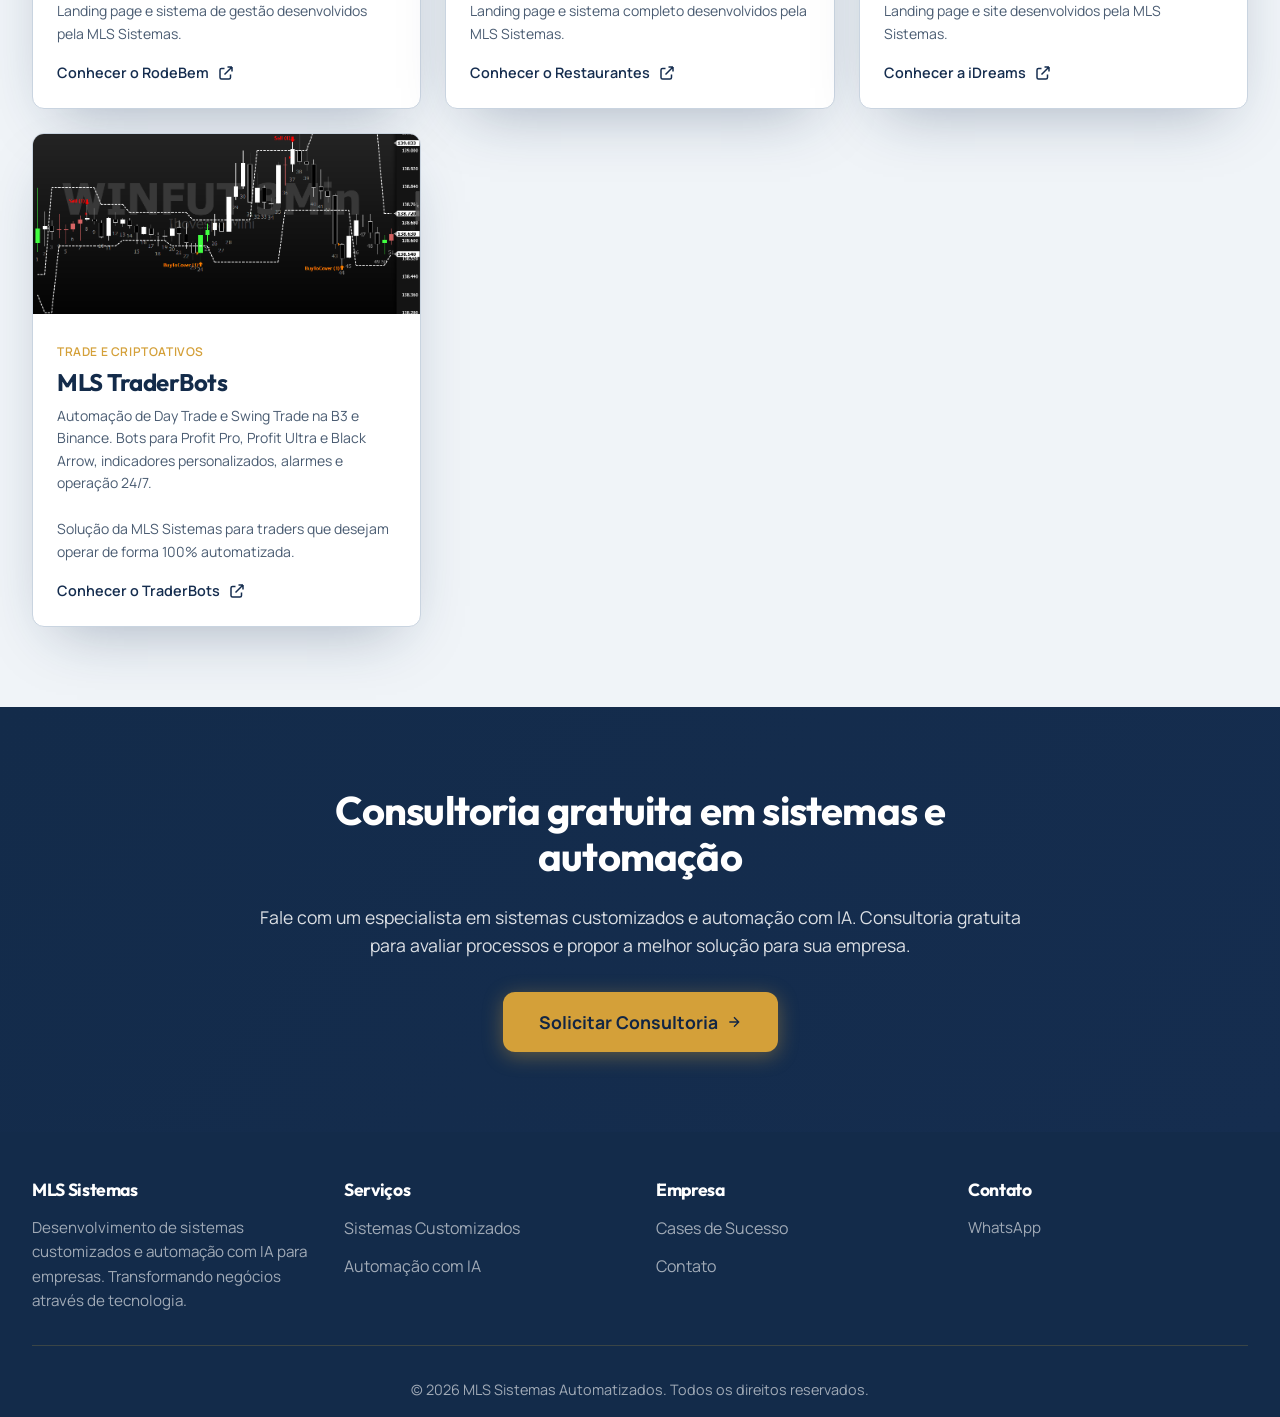
==== commit 8a1883a7: "Sitemap, ícone TraderBots no padrão dos serviços, stats centralizados e link sitemap no head Made-wi" ====
--- a/index.html
+++ b/index.html
@@ -13,7 +13,8 @@
   <meta name="keywords" content="sistemas customizados, automação com IA, automação inteligente, desenvolvimento de sistemas, sistemas sob medida, automação de processos, PHP, Python, WebApps, inteligência artificial empresas" />
   <meta name="author" content="MLS Sistemas Automatizados" />
   <meta name="robots" content="index, follow" />
-  <!-- Quando publicar, adicione: <link rel="canonical" href="https://SEU-DOMINIO.com/" /> e use URLs absolutas em og:url e og:image -->
+  <!-- Quando publicar, adicione: <link rel="canonical" href="https://mlssistemas.com.br/" /> e use URLs absolutas em og:url e og:image -->
+  <link rel="sitemap" type="application/xml" title="Sitemap" href="https://mlssistemas.com.br/sitemap.xml" />
   <meta property="og:title" content="Sistemas Customizados e Automação com IA | MLS Sistemas" />
   <meta property="og:description" content="Sistemas sob medida e automação com IA. Desenvolvimento e automação de processos para empresas. Consultoria gratuita." />
   <meta property="og:type" content="website" />
@@ -220,6 +221,7 @@
     .service-icon-wrap { width: 56px; height: 56px; border-radius: 14px; display: flex; align-items: center; justify-content: center; margin-bottom: 1rem; }
     .service-card:nth-child(1) .service-icon-wrap { background: linear-gradient(135deg, var(--secondary) 0%, #c4922e 100%); color: var(--secondary-fg); }
     .service-card:nth-child(2) .service-icon-wrap { background: linear-gradient(135deg, var(--accent) 0%, #1e9ba8 100%); color: var(--accent-fg); }
+    .service-card:nth-child(3) .service-icon-wrap { background: linear-gradient(135deg, var(--primary) 0%, #1a3a5c 100%); color: var(--primary-fg); }
     .service-icon-wrap .icon-xl { width: 28px; height: 28px; }
 
     /* Animações – movimento visível em todo o site */
@@ -468,6 +470,33 @@
                   <span>Dados em tempo real para decisão</span>
                 </li>
               </ul>
+            </div>
+          </div>
+          <!-- Service 3: MLS TraderBots -->
+          <div class="card service-card">
+            <div class="card-header">
+              <div class="service-icon-wrap" aria-hidden="true">
+                <svg class="icon-xl" fill="none" stroke="currentColor" stroke-width="2.5" stroke-linecap="round" stroke-linejoin="round" viewBox="0 0 24 24"><path d="M3 17l5-5 4 4 7-10"/></svg>
+              </div>
+              <h3 class="card-title">Automação de Trade (B3 e Criptoativos)</h3>
+              <p class="card-desc">Automatize suas estratégias de Day Trade e Swing Trade na B3 (Profit Pro, Profit Ultra, Black Arrow) e na Binance. Bots 100% automatizados, indicadores personalizados e operação 24/7.</p>
+            </div>
+            <div class="card-body">
+              <ul class="service-list">
+                <li>
+                  <svg class="icon" fill="none" stroke="currentColor" stroke-width="2" viewBox="0 0 24 24"><path d="M9 12l2 2 4-4m6 2a9 9 0 11-18 0 9 9 0 0118 0z"/></svg>
+                  <span>Indicadores, screening e alarmes inteligentes</span>
+                </li>
+                <li>
+                  <svg class="icon" fill="none" stroke="currentColor" stroke-width="2" viewBox="0 0 24 24"><path d="M9 12l2 2 4-4m6 2a9 9 0 11-18 0 9 9 0 0118 0z"/></svg>
+                  <span>Robôs para B3 (Profit) e Binance</span>
+                </li>
+                <li>
+                  <svg class="icon" fill="none" stroke="currentColor" stroke-width="2" viewBox="0 0 24 24"><path d="M9 12l2 2 4-4m6 2a9 9 0 11-18 0 9 9 0 0118 0z"/></svg>
+                  <span>Operação contínua e gerenciamento de risco</span>
+                </li>
+              </ul>
+              <p style="margin-top:1rem;"><a href="traderbots/" target="_blank" rel="noopener noreferrer" class="case-link">Conhecer o MLS TraderBots <svg class="icon" fill="none" stroke="currentColor" stroke-width="2" viewBox="0 0 24 24"><path d="M10 6H6a2 2 0 00-2 2v10a2 2 0 002 2h10a2 2 0 002-2v-4M14 4h6m0 0v6m0-6L10 14"/></svg></a></p>
             </div>
           </div>
         </div>
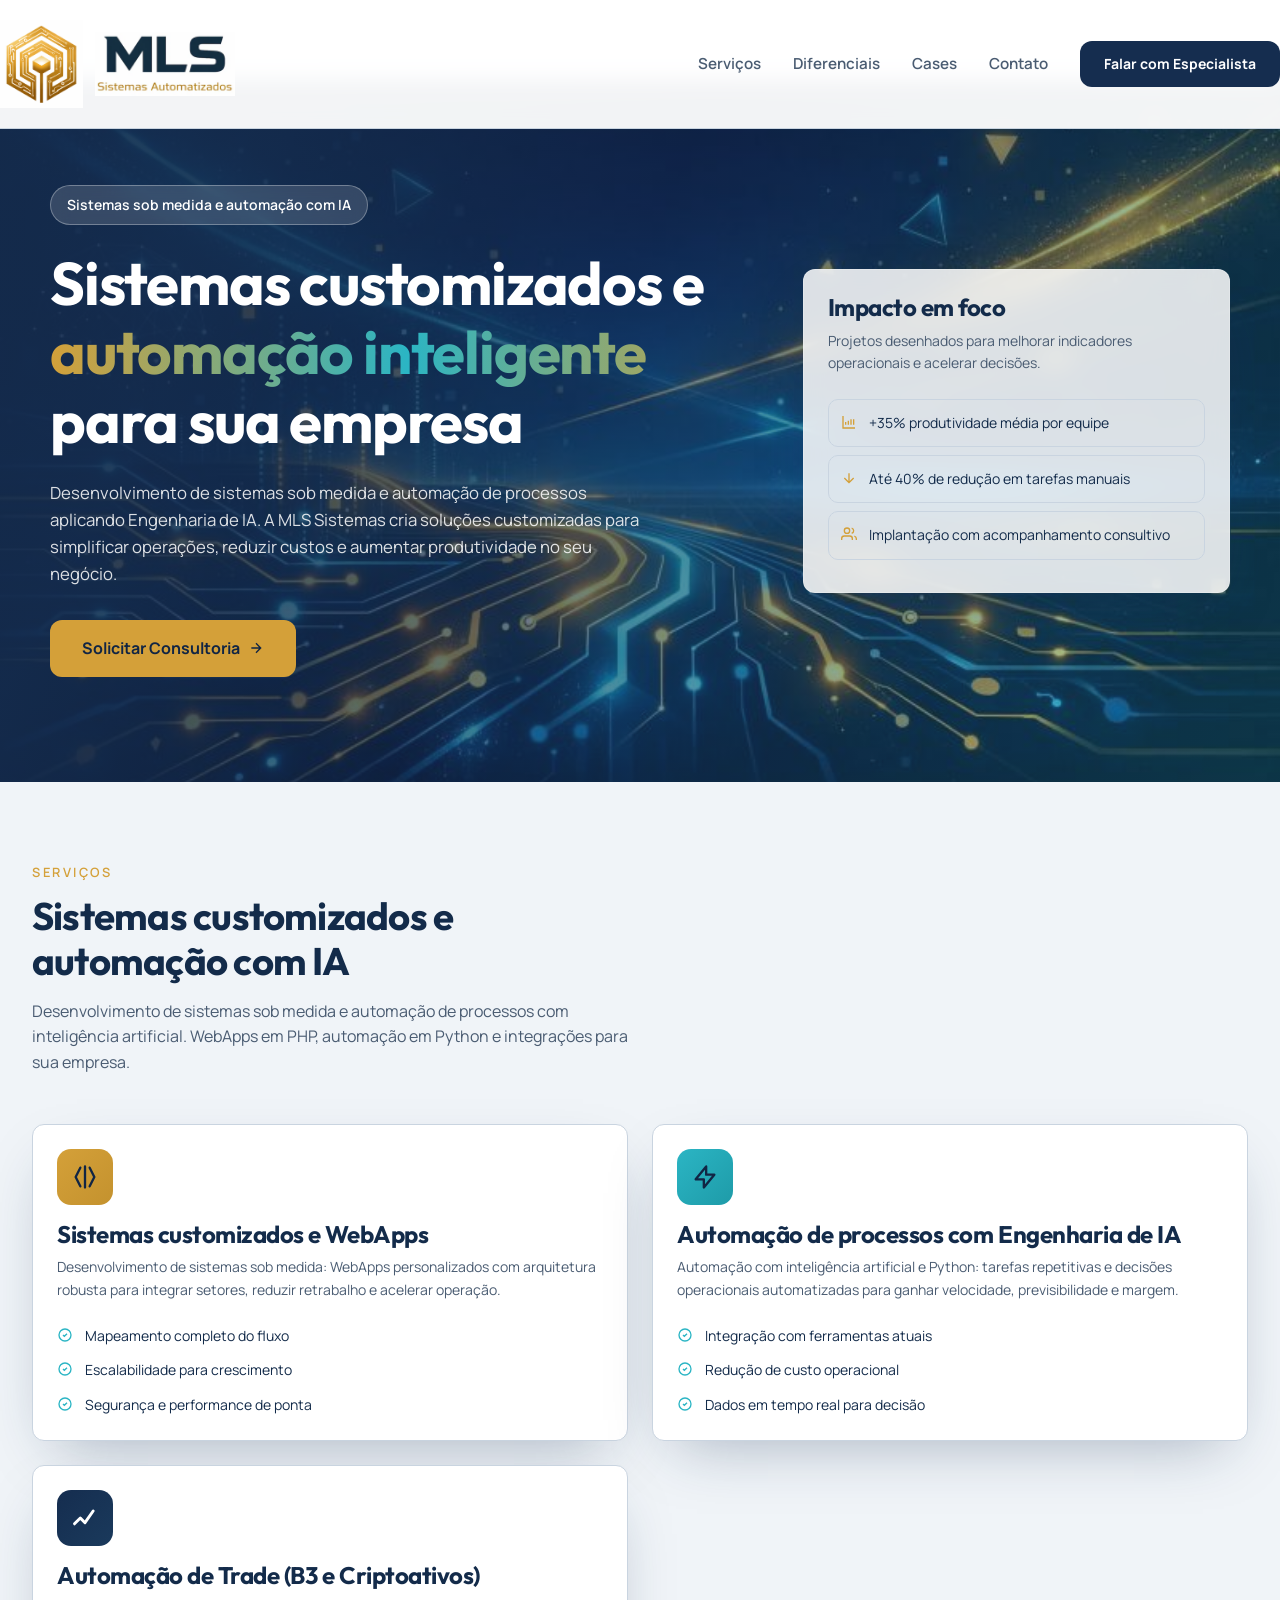
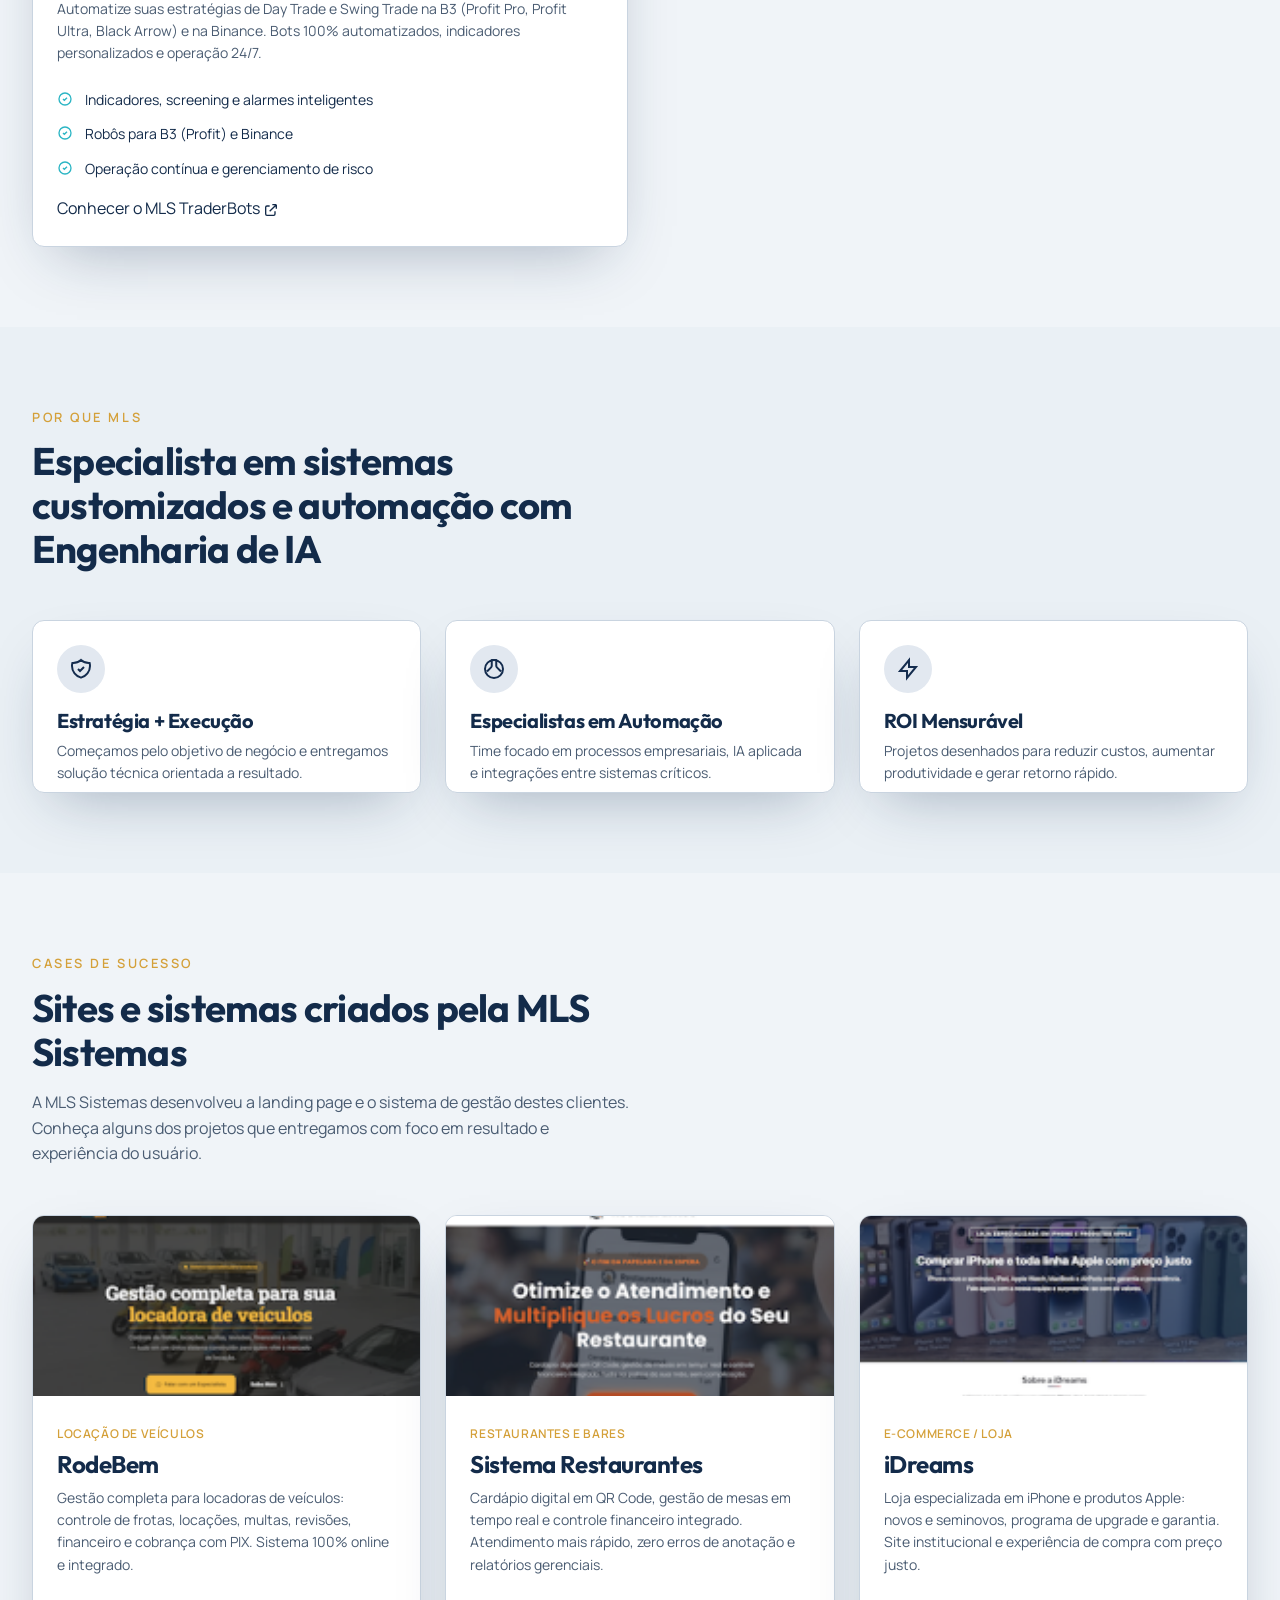
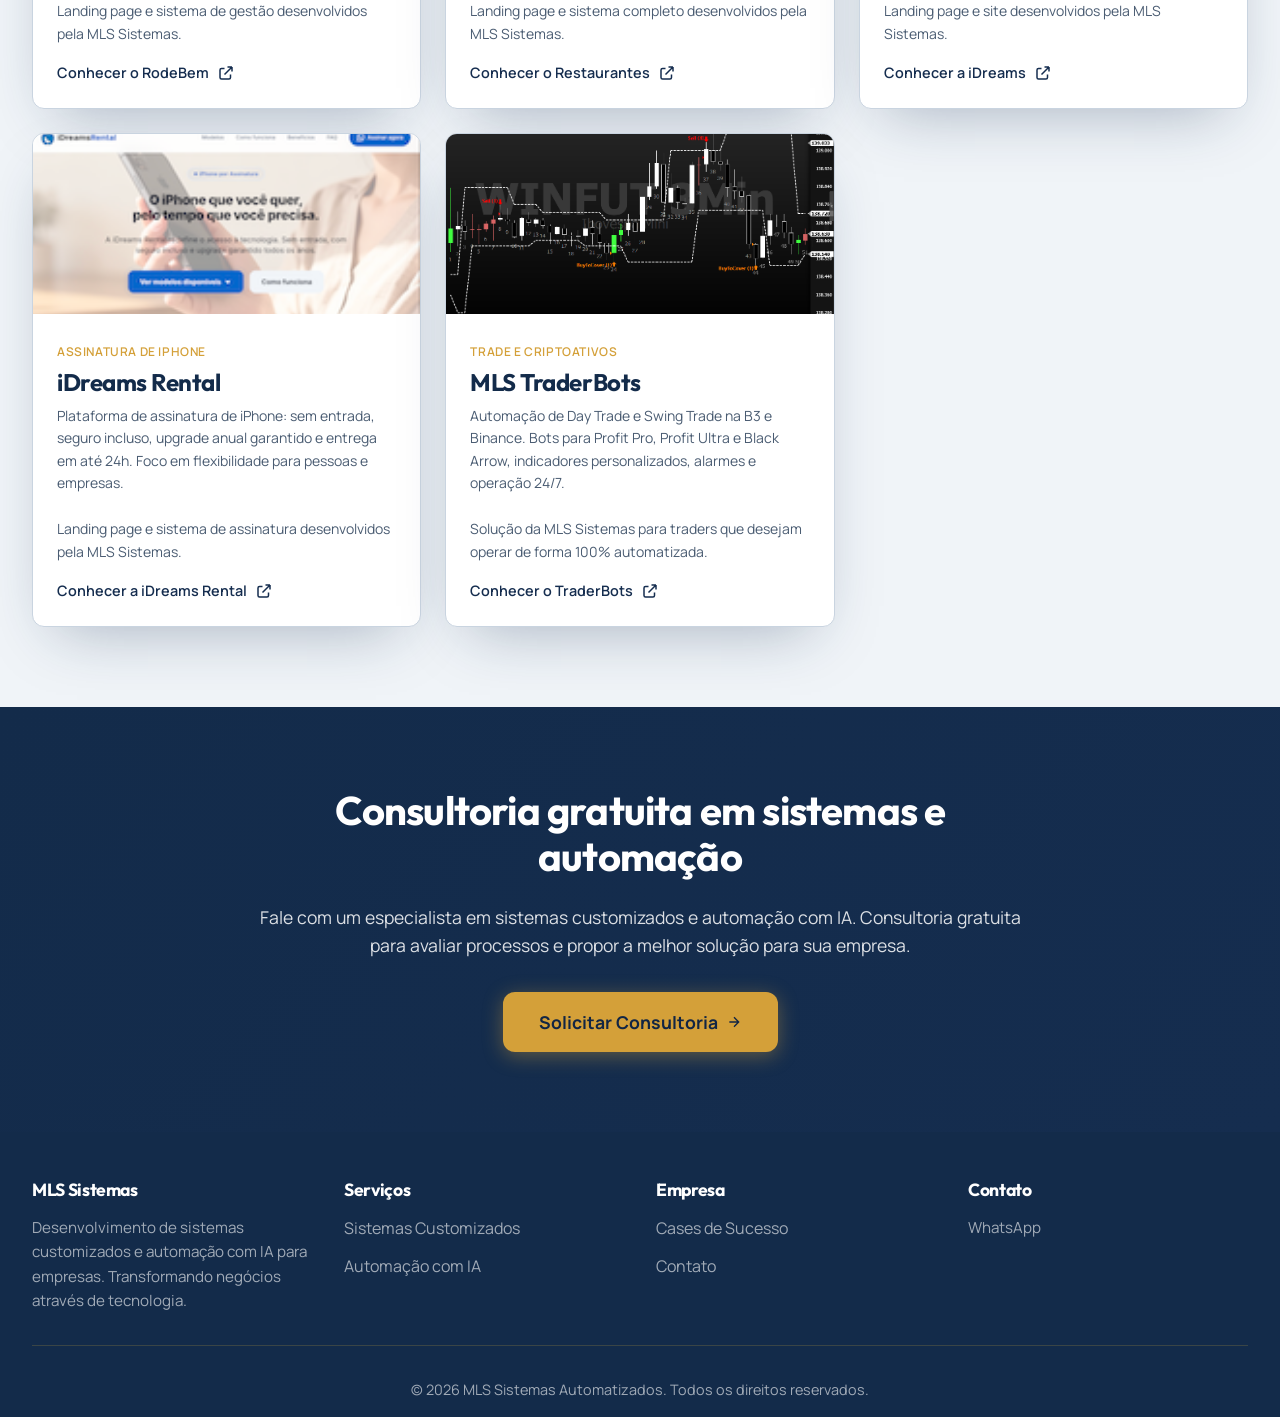
==== commit afc2e2af: "Atualiza cache das imagens e adiciona thumb dedicada para iDreams Rental Made-with: Cursor" ====
--- a/index.html
+++ b/index.html
@@ -585,6 +585,18 @@
             <div class="card-body">
               <p class="card-desc" style="margin-bottom:1rem;">Landing page e site desenvolvidos pela MLS Sistemas.</p>
               <a href="https://idreams.app.br/" target="_blank" rel="noopener noreferrer" class="case-link">Conhecer a iDreams <svg fill="none" stroke="currentColor" stroke-width="2" viewBox="0 0 24 24"><path d="M10 6H6a2 2 0 00-2 2v10a2 2 0 002 2h10a2 2 0 002-2v-4M14 4h6m0 0v6m0-6L10 14"/></svg></a>
+            </div>
+          </article>
+          <article class="card case-card">
+            <img src="assets/img/idreamsrental-thumb.png?v=20250313" alt="Preview do site iDreams Rental — assinatura de iPhone" class="case-thumb" width="400" height="180" loading="lazy" />
+            <div class="card-header">
+              <span class="case-badge">Assinatura de iPhone</span>
+              <h3 class="card-title">iDreams Rental</h3>
+              <p class="card-desc">Plataforma de assinatura de iPhone: sem entrada, seguro incluso, upgrade anual garantido e entrega em até 24h. Foco em flexibilidade para pessoas e empresas.</p>
+            </div>
+            <div class="card-body">
+              <p class="card-desc" style="margin-bottom:1rem;">Landing page e sistema de assinatura desenvolvidos pela MLS Sistemas.</p>
+              <a href="https://idreams.app.br/rental" target="_blank" rel="noopener noreferrer" class="case-link">Conhecer a iDreams Rental <svg fill="none" stroke="currentColor" stroke-width="2" viewBox="0 0 24 24"><path d="M10 6H6a2 2 0 00-2 2v10a2 2 0 002 2h10a2 2 0 002-2v-4M14 4h6m0 0v6m0-6L10 14"/></svg></a>
             </div>
           </article>
           <article class="card case-card">
